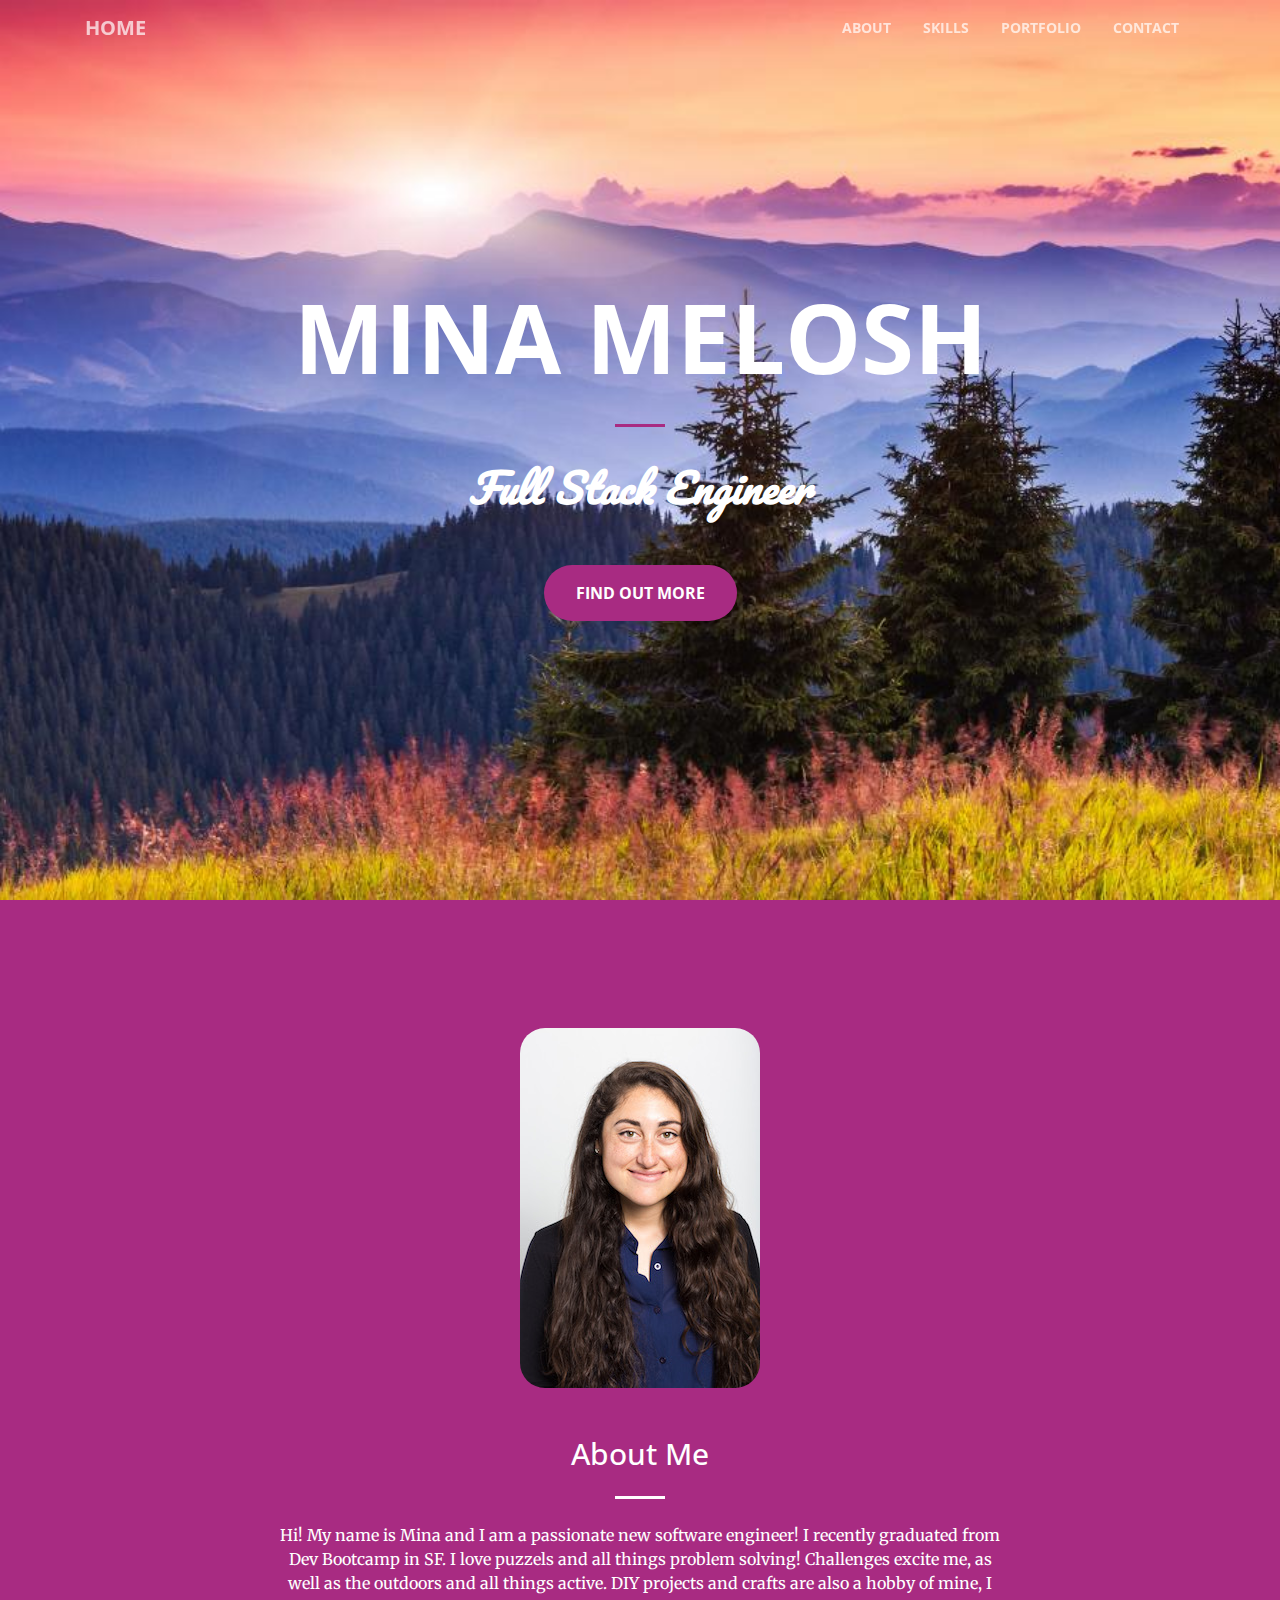
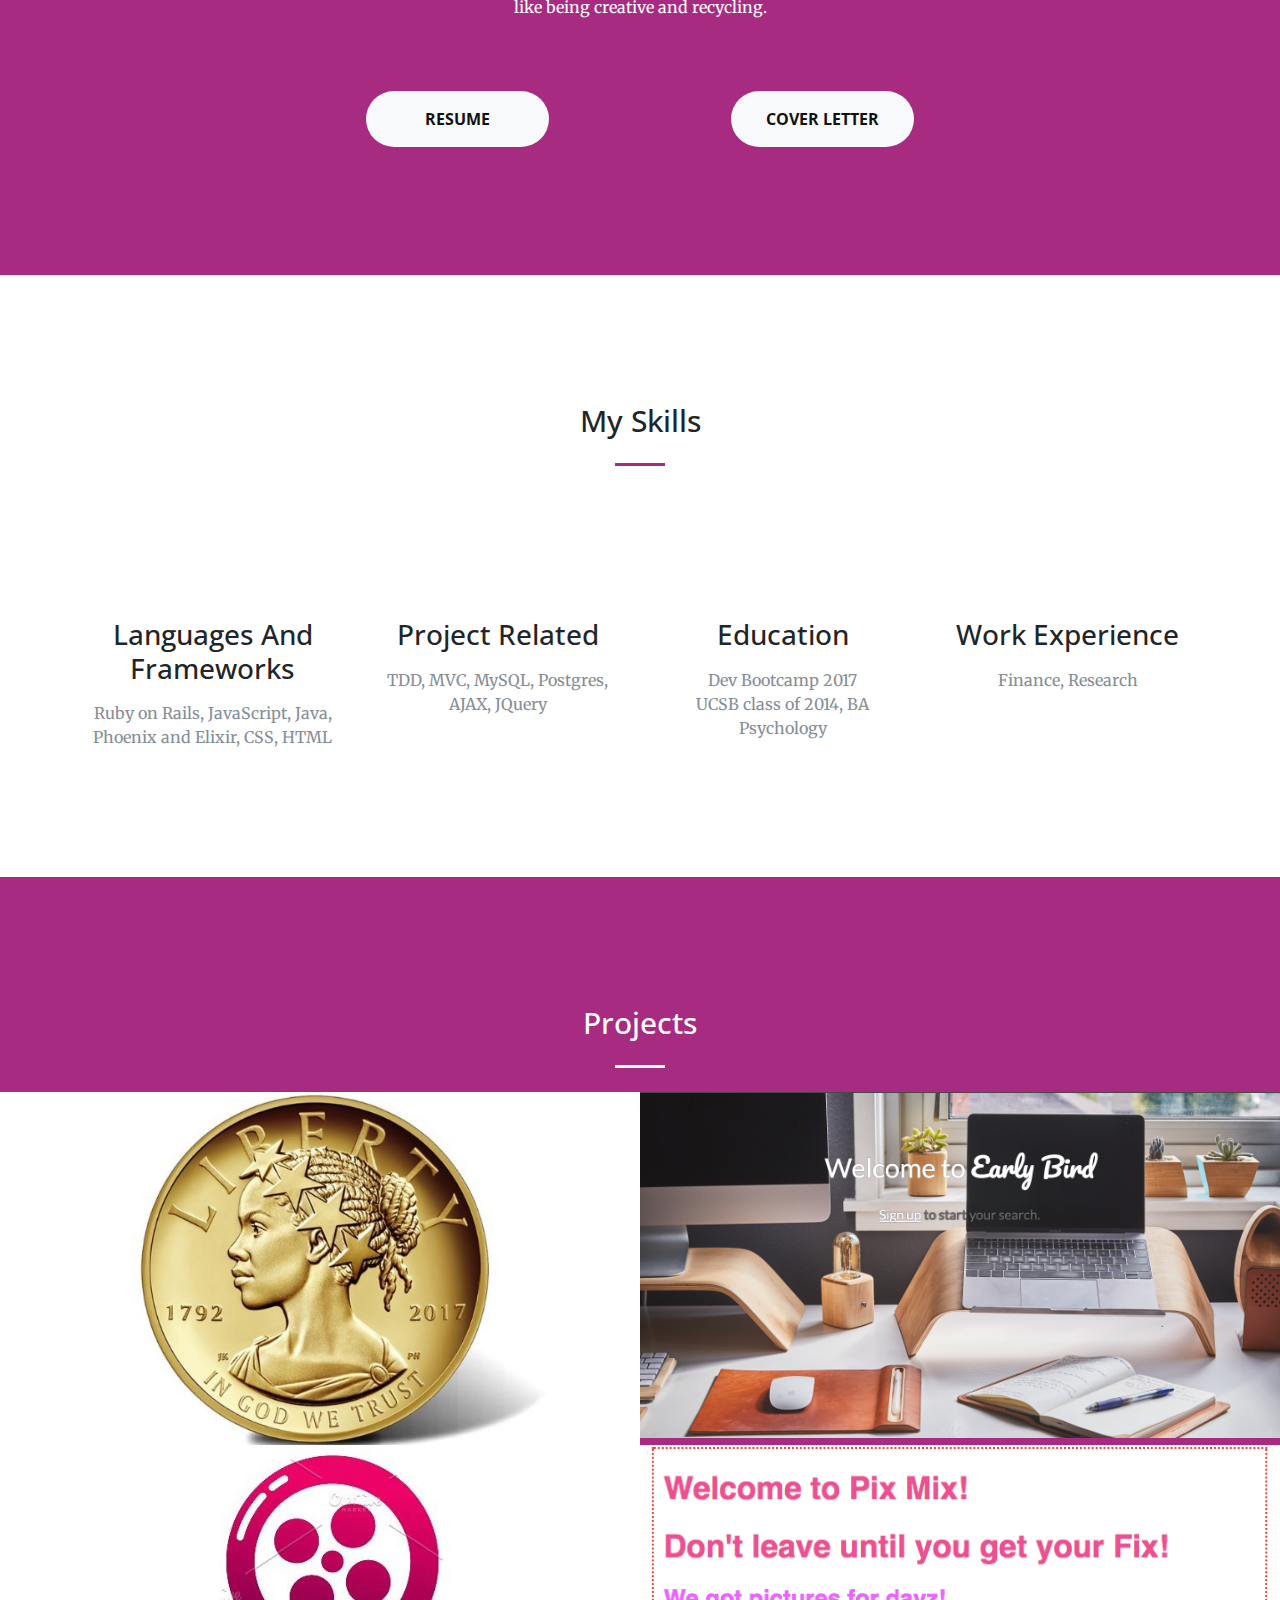
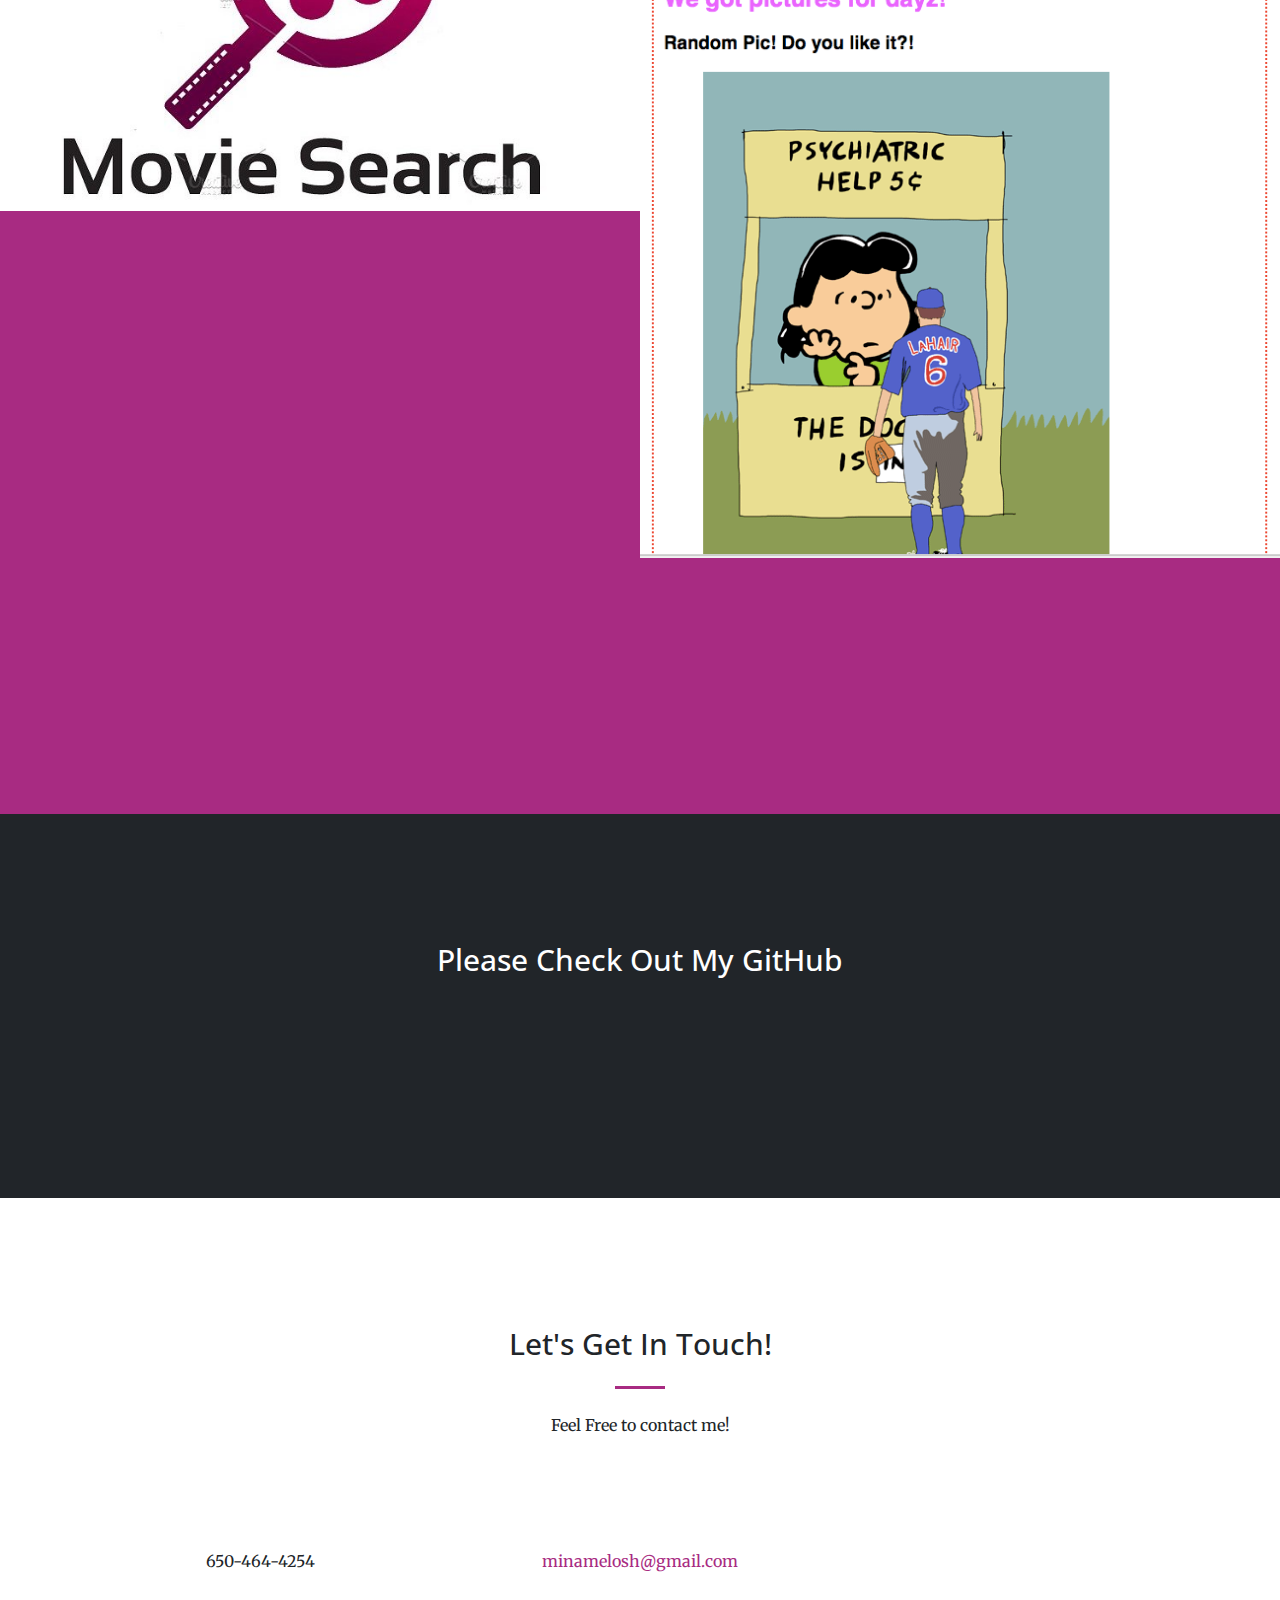
==== index.html @ 32f770d5 "delete theme folder" ====
<!DOCTYPE html>
<html lang="en">

  <head>
  
    <meta charset="utf-8">
    <meta name="viewport" content="width=device-width, initial-scale=1, shrink-to-fit=no">
    <meta name="description" content="">
    <meta name="author" content="">

    <title>Mina Melosh</title>

    <!-- Bootstrap core CSS -->
    <link href="vendor/bootstrap/css/bootstrap.min.css" rel="stylesheet">

    <!-- Google Fonts -->
    <link href="https://fonts.googleapis.com/css?family=Pacifico" rel="stylesheet">
    <link href="https://fonts.googleapis.com/css?family=Noto+Sans" rel="stylesheet">

    <!-- Custom fonts for this template -->
    <link href="vendor/font-awesome/css/font-awesome.min.css" rel="stylesheet" type="text/css">
    <link href='https://fonts.googleapis.com/css?family=Open+Sans:300italic,400italic,600italic,700italic,800italic,400,300,600,700,800' rel='stylesheet' type='text/css'>
    <link href='https://fonts.googleapis.com/css?family=Merriweather:400,300,300italic,400italic,700,700italic,900,900italic' rel='stylesheet' type='text/css'>

    <!-- Plugin CSS -->
    <link href="vendor/magnific-popup/magnific-popup.css" rel="stylesheet">

    <!-- Custom styles for this template -->
    <link href="css/creative.css" rel="stylesheet">

  </head>

  <body id="page-top">

    <!-- Navigation -->
    <nav class="navbar navbar-expand-lg navbar-light fixed-top" id="mainNav">
      <div class="container">
        <a class="navbar-brand js-scroll-trigger" href="#page-top">Home</a>
        <button class="navbar-toggler navbar-toggler-right" type="button" data-toggle="collapse" data-target="#navbarResponsive" aria-controls="navbarResponsive" aria-expanded="false" aria-label="Toggle navigation">
          <span class="navbar-toggler-icon"></span>
        </button>
        <div class="collapse navbar-collapse" id="navbarResponsive">
          <ul class="navbar-nav ml-auto">
            <li class="nav-item">
              <a class="nav-link js-scroll-trigger" href="#about">About</a>
            </li>
            <li class="nav-item">
              <a class="nav-link js-scroll-trigger" href="#skills">Skills</a>
            </li>
            <li class="nav-item">
              <a class="nav-link js-scroll-trigger" href="#portfolio">Portfolio</a>
            </li>
            <li class="nav-item">
              <a class="nav-link js-scroll-trigger" href="#contact">Contact</a>
            </li>
          </ul>
        </div>
      </div>
    </nav>

    <header class="masthead text-center text-white d-flex">
      <div class="container my-auto">
        <div class="row">
          <div class="col-lg-10 mx-auto">
            <h1 class="text-uppercase">
              <strong>Mina Melosh</strong>
            </h1>
            <hr>
          </div>
          <div class="col-lg-8 mx-auto">
            <p class="text-faded mb-5"><strong>Full Stack Engineer</strong></p>
            <a class="btn btn-primary btn-xl js-scroll-trigger" href="#about">Find Out More</a>
          </div>
        </div>
      </div>
    </header>

    <section class="bg-primary" id="about">
      <div class="container">
        <div class="row">
          <div class="col-lg-8 mx-auto text-center">
            <img class="mina" src="img/mmelosh.jpg" atl="Mina Melosh" > </br></br></br>
            <h2 class="section-heading text-white">About Me</h2>
            <hr class="light my-4">
            <p class="text-faded mb-4">Hi! My name is Mina and I am a passionate new software engineer! I recently graduated from Dev Bootcamp in SF.  I love puzzels and all things problem solving! Challenges excite me, as well as the outdoors and all things active.  DIY projects and crafts are also a hobby of mine, I like being creative and recycling. </p>
            <!-- <a class="btn btn-light btn-xl js-scroll-trigger" href="#skills">Get Started!</a> -->
              <div class="row no-gutters popup-gallery">
                <!-- <a class="portfolio-box" href="file:///Users/minamelosh/Downloads/Mina%20Melosh%20Resume%20.pdf"  alt="resume" > -->
                <a class="btn btn-light btn-xl col-lg-3 col-md-6 ervice-box mt-5 mx-auto portfolio-box" href="img/resume.png">Resume</a>
                <a class="btn btn-light btn-xl col-lg-3 col-md-6 ervice-box mt-5 mx-auto" href="#skills">Cover Letter</a>
              </div>
          </div>
        </div>
      </div>
    </section>

    <section id="skills">
      <div class="container">
        <div class="row">
          <div class="col-lg-12 text-center">
            <h2 class="section-heading">My Skills</h2>
            <hr class="my-4">
          </div>
        </div>
      </div>
      <div class="container">
        <div class="row">
          <div class="col-lg-3 col-md-6 text-center">
            <div class="service-box mt-5 mx-auto">
              <i class="fa fa-4x fa-diamond text-primary mb-3 sr-icons"></i>
              <h3 class="mb-3">Languages And Frameworks</h3>
              <p class="text-muted mb-0">Ruby on Rails, JavaScript, Java, Phoenix and Elixir, CSS, HTML</p>
            </div>
          </div>
          <div class="col-lg-3 col-md-6 text-center">
            <div class="service-box mt-5 mx-auto">
              <i class="fa fa-4x fa-desktop text-primary mb-3 sr-icons"></i>
              <h3 class="mb-3">Project Related</h3>
              <p class="text-muted mb-0">TDD, MVC, MySQL, Postgres, AJAX, JQuery</p>
            </div>
          </div>
          <div class="col-lg-3 col-md-6 text-center">
            <div class="service-box mt-5 mx-auto">
              <i class="fa fa-4x fa-graduation-cap text-primary mb-3 sr-icons"></i>
              <h3 class="mb-3">Education</h3>
              <p class="text-muted mb-0">Dev Bootcamp 2017</br> UCSB class of 2014, BA Psychology </p>
            </div>
          </div>
          <div class="col-lg-3 col-md-6 text-center">
            <div class="service-box mt-5 mx-auto">
              <i class="fa fa-4x fa-heart text-primary mb-3 sr-icons"></i>
              <h3 class="mb-3">Work Experience</h3>
              <p class="text-muted mb-0">Finance, Research</p>
            </div>
          </div>
        </div>
      </div>
    </section>

    <!-- <section class="p-0" id="portfolio">

    <div class="container ">
        <div class="row">
          <div class="col-lg-12 text-center">
            <h2 class="section-heading projects">Projects</h2>
            <hr class="my-4">
          </div>
        </div>
      </div> -->

      <section class="bg-primary" id="projects">
      <div class="container">
        <div class="row">
          <div class="col-lg-12 mx-auto text-center">
            <h2 class="section-heading text-white projects">Projects</h2>
            <hr class="light my-4">
            </div>
        </div>
      </div>

<!--       <section class="bg-dark text-white" id="projects">
      <div class="container text-center"> -->

      <div class="container-fluid p-0">
        <div class="row no-gutters popup-gallery">
          <div class="col-lg-6 col-sm-6">
            <a class="portfolio-box" href="img/projects/coin.jpg"  alt="Cents of Purpose" >
              <img class="img-fluid" src="img/projects/coin.jpg" alt="Cents of Purpose">
              <div class="portfolio-box-caption">
                <div class="portfolio-box-caption-content">
                  <div class="project-category text-faded">
                    Cents Of Purpose
                  </div>
                  <div class="project-name">
                    Users sign up with a credit card and each purchase they make will be rounded up to the nearest dollar and that change will be donated to a charity of their choosing.
                  </div>
                </div>
              </div>
            </a>
          </div>
          <div class="col-lg-6 col-sm-6">
            <a class="portfolio-box" href="img/projects/earlybirdweb2.png" alt="Early Bird">
              <img class="img-fluid" src="img/projects/earlybirdweb2.png" alt="Early Bird">
              <div class="portfolio-box-caption">
                <div class="portfolio-box-caption-content">
                  <div class="project-category text-faded">
                    Early Bird
                  </div>
                  <div class="project-name">
                    Allows users to be connected with companies without website, or websites that need improvement.
                  </div>
                </div>
              </div>
            </a>
          </div>
          <div class="col-lg-6 col-sm-6">
            <a class="portfolio-box" href="img/projects/moviesearch.jpeg">
              <img class="img-fluid" src="img/projects/moviesearch.jpeg" alt="">
              <div class="portfolio-box-caption">
                <div class="portfolio-box-caption-content">
                  <div class="project-category text-faded">
                    Movie Search
                  </div>
                  <div class="project-name">
                    A place where users can search movies, read reviews and comments as well participate in rating and commenting on movies.
                  </div>
                </div>
              </div>
            </a>
          </div>
          <div class="col-lg-6 col-sm-6">
            <a class="portfolio-box" href="mg/projects/pixmix.png"> 
              <img class="img-fluid" src="img/projects/pixmix.png" alt="">
              <div class="portfolio-box-caption">
                <div class="portfolio-box-caption-content">
                  <div class="project-category text-faded">
                    Pix Mix
                  </div>
                  <div class="project-name">
                    Users create their own home page of their favorite Gifs! 
                    <a href="https://www.linkedin.com/in/minamelosh/" class="icon fa fa-4x fa-github ext-primary mb-3 sr-icons"></a>
                  </div>
                </div>
              </div>
            </a>
          </div>

          <!-- <div class="col-lg-4 col-sm-6">
            <a class="portfolio-box" href="img/portfolio/fullsize/5.jpg">
              <img class="img-fluid" src="img/portfolio/thumbnails/5.jpg" alt="">
              <div class="portfolio-box-caption">
                <div class="portfolio-box-caption-content">
                  <div class="project-category text-faded">
                    Category
                  </div>
                  <div class="project-name">
                    Project Name
                  </div>
                </div>
              </div>
            </a>
          </div> -->

          <!-- <div class="col-lg-4 col-sm-6">
            <a class="portfolio-box" href="img/portfolio/fullsize/6.jpg">
              <img class="img-fluid" src="img/portfolio/thumbnails/6.jpg" alt="">
              <div class="portfolio-box-caption">
                <div class="portfolio-box-caption-content">
                  <div class="project-category text-faded">
                    Category
                  </div>
                  <div class="project-name">
                    Project Name
                  </div>
                </div>
              </div>
            </a>
          </div> -->

        </div>
      </div>
    </section>

    <section class="bg-dark text-white">
      <div class="container text-center">
        <h2 class="mb-4">Please Check Out My GitHub</h2>
        <a class="btn btn-light btn-xl sr-button" href="https://github.com/minamelosh"><input type="image" src="img/github.png" style="width:30px;height:30px;" /></a>
      </div>
    </section>

    <section id="contact">
      <div class="container">
        <div class="row">
          <div class="col-lg-8 mx-auto text-center">
            <h2 class="section-heading">Let's Get In Touch!</h2>
            <hr class="my-4">
            <p class="mb-5">Feel Free to contact me!</p>
          </div>
        </div>
        <div class="row">
          <div class="col-lg-4 ml-auto text-center">
            <i class="fa fa-phone fa-3x mb-3 sr-contact"></i>
            <p>650-464-4254</p>
          </div>
          <div class="col-lg-4 mr-auto text-center">
            <i class="fa fa-envelope-o fa-3x mb-3 sr-contact"></i>
            <p>
              <a href="mailto:minamelosh@gmail.com">minamelosh@gmail.com</a>
            </p>
          </div>
          <div class="col-lg-4 mr-auto text-center">
            <p>
            <a href="https://www.linkedin.com/in/minamelosh/" class="icon fa fa-4x fa-linkedin-square ext-primary mb-3 sr-icons"></a>
            <!-- <p>Linkedin</p> -->
            </p>
          </div>
        </div>
      </div>
    </section>

    <!-- Bootstrap core JavaScript -->
    <script src="vendor/jquery/jquery.min.js"></script>
    <script src="vendor/bootstrap/js/bootstrap.bundle.min.js"></script>

    <!-- Plugin JavaScript -->
    <script src="vendor/jquery-easing/jquery.easing.min.js"></script>
    <script src="vendor/scrollreveal/scrollreveal.min.js"></script>
    <script src="vendor/magnific-popup/jquery.magnific-popup.min.js"></script>

    <!-- Custom scripts for this template -->
    <script src="js/creative.min.js"></script>

  </body>

</html>
---- css/creative.css ----
/*!
 * Start Bootstrap - Creative v4.0.0-beta.2 (https://startbootstrap.com/template-overviews/creative)
 * Copyright 2013-2017 Start Bootstrap
 * Licensed under MIT (https://github.com/BlackrockDigital/startbootstrap-creative/blob/master/LICENSE)
 */
body,
html {
  width: 100%;
  height: 100%; }

body {
  font-family: 'Merriweather', 'Helvetica Neue', Arial, sans-serif; }

hr {
  max-width: 50px;
  border-width: 3px;
  border-color: #a82b82; }

hr.light {
  border-color: #fff; }

a {
  color: #a82b82;
  -webkit-transition: all 0.2s;
  -moz-transition: all 0.2s;
  transition: all 0.2s; }
  a:hover {
    color: #a82b82; }

h1,
h2,
h3,
h4,
h5,
h6 {
  font-family: 'Open Sans', 'Helvetica Neue', Arial, sans-serif; }

.bg-primary {
  background-color: #a82b82 !important; }

.bg-dark {
  background-color: #212529 !important; }

.mina{
 /* height: 50%;
  width: 50%;*/
  border-radius: 25px;
}



section {
  padding: 8rem 0; }

.section-heading {
  margin-top: 0; }

h2{
  font-style: bolder;
  font-size: 30px;}

::-moz-selection {
  color: #fff;
  background: #212529;
  text-shadow: none; }

::selection {
  color: #fff;
  background: #212529;
  text-shadow: none; }

img::selection {
  color: #fff;
  background: transparent; }

img::-moz-selection {
  color: #fff;
  background: transparent; }

body {
  -webkit-tap-highlight-color: #212529; }

#mainNav {
  border-bottom: 1px solid rgba(33, 37, 41, 0.1);
  background-color: #fff;
  font-family: 'Open Sans', 'Helvetica Neue', Arial, sans-serif;
  -webkit-transition: all 0.2s;
  -moz-transition: all 0.2s;
  transition: all 0.2s; }
  #mainNav .navbar-brand {
    font-weight: 700;
    text-transform: uppercase;
    color: #a82b82;
    font-family: 'Open Sans', 'Helvetica Neue', Arial, sans-serif; }
    #mainNav .navbar-brand:focus, #mainNav .navbar-brand:hover {
      color: #a82b82; }
  #mainNav .navbar-nav > li.nav-item > a.nav-link,
  #mainNav .navbar-nav > li.nav-item > a.nav-link:focus {
    font-size: .9rem;
    font-weight: 700;
    text-transform: uppercase;
    color: #212529; }
    #mainNav .navbar-nav > li.nav-item > a.nav-link:hover,
    #mainNav .navbar-nav > li.nav-item > a.nav-link:focus:hover {
      color: #a82b82; }
    #mainNav .navbar-nav > li.nav-item > a.nav-link.active,
    #mainNav .navbar-nav > li.nav-item > a.nav-link:focus.active {
      color: #a82b82 !important;
      background-color: transparent; }
      #mainNav .navbar-nav > li.nav-item > a.nav-link.active:hover,
      #mainNav .navbar-nav > li.nav-item > a.nav-link:focus.active:hover {
        background-color: transparent; }
  @media (min-width: 992px) {
    #mainNav {
      border-color: transparent;
      background-color: transparent; }
      #mainNav .navbar-brand {
        color: rgba(255, 255, 255, 0.7); }
        #mainNav .navbar-brand:focus, #mainNav .navbar-brand:hover {
          color: #fff; }
      #mainNav .navbar-nav > li.nav-item > a.nav-link {
        padding: 0.5rem 1rem; }
      #mainNav .navbar-nav > li.nav-item > a.nav-link,
      #mainNav .navbar-nav > li.nav-item > a.nav-link:focus {
        color: rgba(255, 255, 255, 0.7); }
        #mainNav .navbar-nav > li.nav-item > a.nav-link:hover,
        #mainNav .navbar-nav > li.nav-item > a.nav-link:focus:hover {
          color: #fff; }
      #mainNav.navbar-shrink {
        border-bottom: 1px solid rgba(33, 37, 41, 0.1);
        background-color: #fff; }
        #mainNav.navbar-shrink .navbar-brand {
          color: #a82b82; }
          #mainNav.navbar-shrink .navbar-brand:focus, #mainNav.navbar-shrink .navbar-brand:hover {
            color: #a82b82; }
        #mainNav.navbar-shrink .navbar-nav > li.nav-item > a.nav-link,
        #mainNav.navbar-shrink .navbar-nav > li.nav-item > a.nav-link:focus {
          color: #212529; }
          #mainNav.navbar-shrink .navbar-nav > li.nav-item > a.nav-link:hover,
          #mainNav.navbar-shrink .navbar-nav > li.nav-item > a.nav-link:focus:hover {
            color: #a82b82; } }

header.masthead {
  padding-top: 10rem;
  padding-bottom: calc(10rem - 56px);
  background-image: url("../img/sunrise.jpg");
  background-position: center center;
  -webkit-background-size: cover;
  -moz-background-size: cover;
  -o-background-size: cover;
  background-size: cover; }
  header.masthead hr {
    margin-top: 30px;
    margin-bottom: 30px; }
  header.masthead h1 {
    font-size: 2rem; }
  header.masthead p {
    font-weight: 300; }
  @media (min-width: 768px) {
    header.masthead p {
      font-size: 1.15rem; } }
  @media (min-width: 992px) {
    header.masthead {
      height: 100vh;
      min-height: 650px;
      padding-top: 0;
      padding-bottom: 0; }
      header.masthead h1 {
        font-size: 3rem; } }
  @media (min-width: 1200px) {
    header.masthead h1 {
      font-size: 6rem; } }

.service-box {
  max-width: 400px; }

.portfolio-box {
  position: relative;
  display: block;
  max-width: 650px;
  margin: 0 auto; }
  .portfolio-box .portfolio-box-caption {
    position: absolute;
    bottom: 0;
    display: block;
    width: 100%;
    height: 100%;
    text-align: center;
    opacity: 0;
    color: #fff;
    background: rgba(240, 95, 64, 0.9);
    -webkit-transition: all 0.2s;
    -moz-transition: all 0.2s;
    transition: all 0.2s; }
    .portfolio-box .portfolio-box-caption .portfolio-box-caption-content {
      position: absolute;
      top: 50%;
      width: 100%;
      transform: translateY(-50%);
      text-align: center; }
      .portfolio-box .portfolio-box-caption .portfolio-box-caption-content .project-category,
      .portfolio-box .portfolio-box-caption .portfolio-box-caption-content .project-name {
        padding: 0 15px;
        font-family: 'Open Sans', 'Helvetica Neue', Arial, sans-serif; }
      .portfolio-box .portfolio-box-caption .portfolio-box-caption-content .project-category {
        font-size: 14px;
        font-weight: 600;
        text-transform: uppercase; }
      .portfolio-box .portfolio-box-caption .portfolio-box-caption-content .project-name {
        font-size: 18px; }
  .portfolio-box:hover .portfolio-box-caption {
    opacity: 1; }
  .portfolio-box:focus {
    outline: none; }
  @media (min-width: 768px) {
    .portfolio-box .portfolio-box-caption .portfolio-box-caption-content .project-category {
      font-size: 30px; }
    .portfolio-box .portfolio-box-caption .portfolio-box-caption-content .project-name {
      font-size: 22px; } }

.text-primary {
  color: #a82b82 !important; }

.btn {
  font-weight: 700;
  text-transform: uppercase;
  border: none;
  border-radius: 300px;
  font-family: 'Open Sans', 'Helvetica Neue', Arial, sans-serif; }

.btn-xl {
  padding: 1rem 2rem; }

.btn-primary {
  background-color: #a82b82;
  border-color: #a82b82; }
  .btn-primary:hover, .btn-primary:focus, .btn-primary:active {
    color: #fff;
    background-color: #ee4b28 !important; }
  .btn-primary:active, .btn-primary:focus {
    box-shadow: 0 0 0 0.2rem rgba(240, 95, 64, 0.5) !important; }

p.text-faded.mb-5 {
  color: white;
  font-size: 40px;
  font-weight: bolder;
  font-style: italic;
  font-family: 'Pacifico', cursive;}

p.text-faded.mb-4{
  color: white;
}

#projects{
  /*border-bottom: -30px;*/
  /*padding-bottom: -100px;*/
}
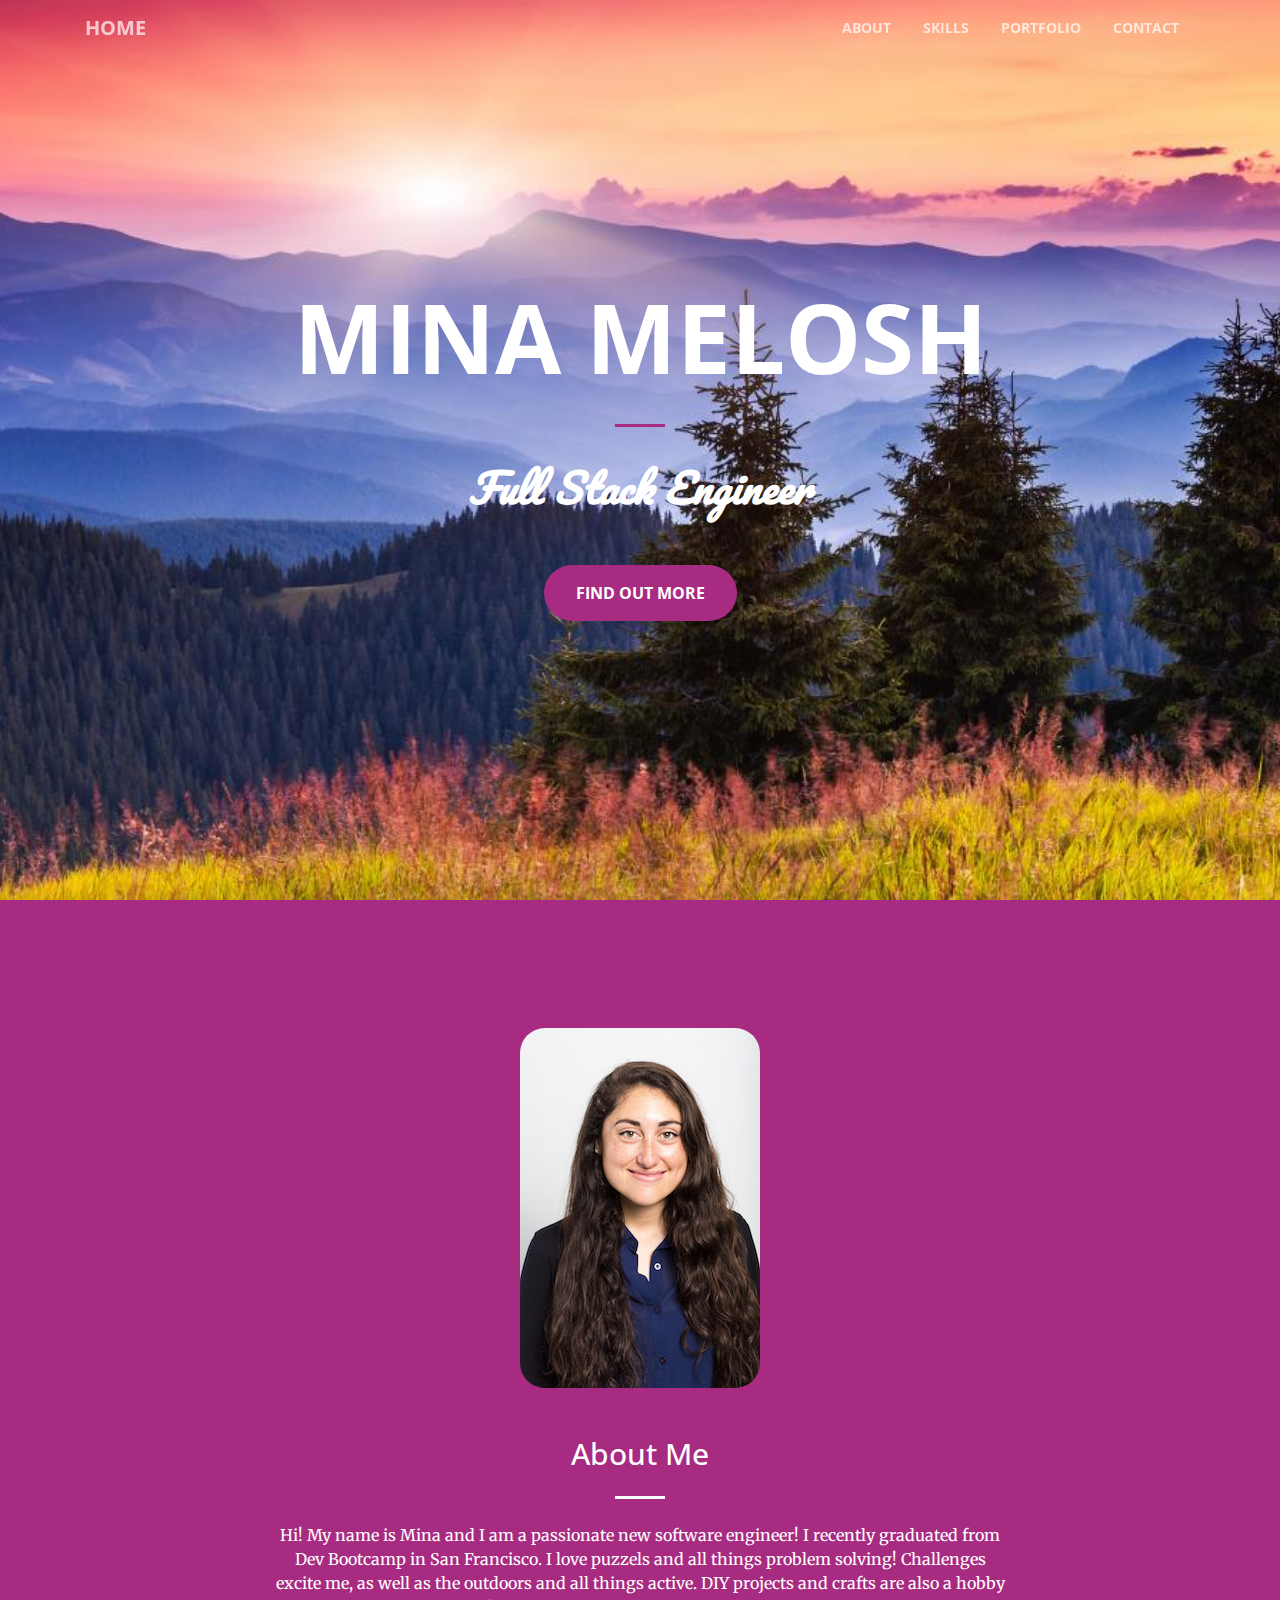
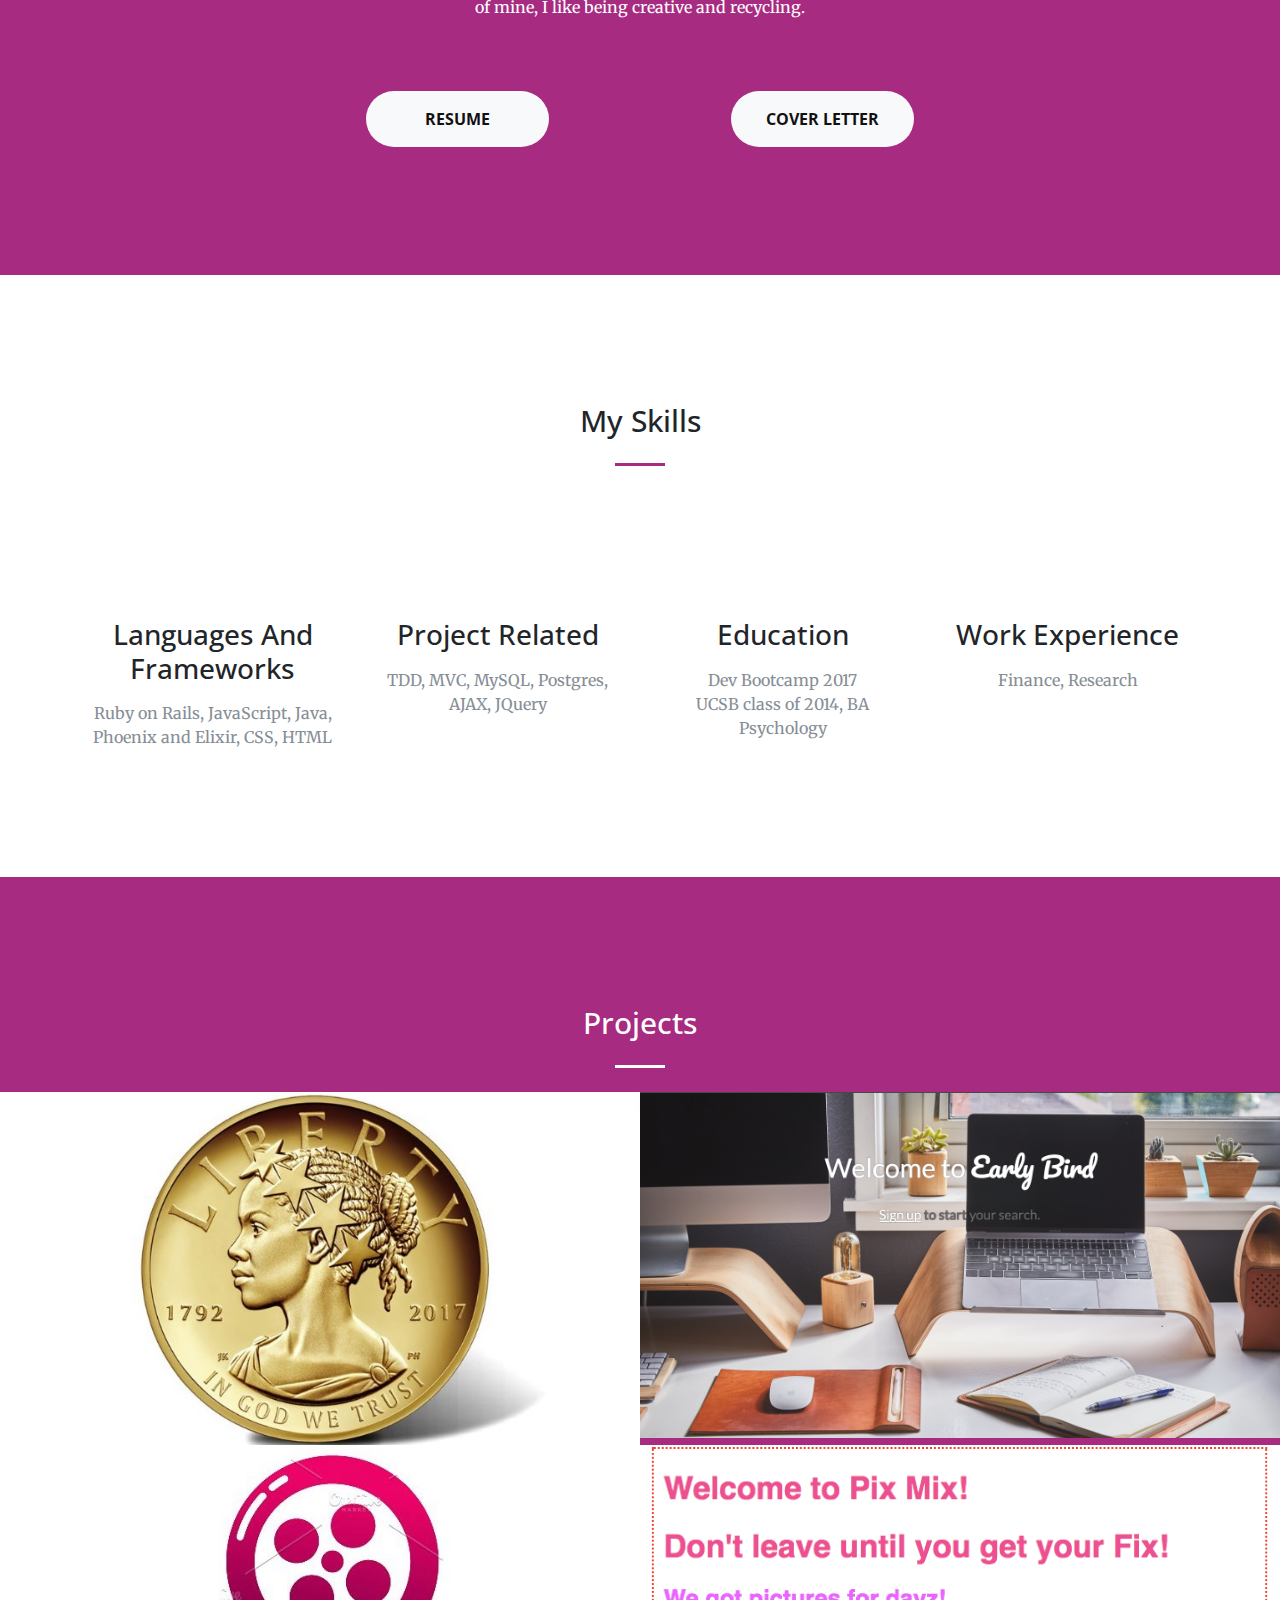
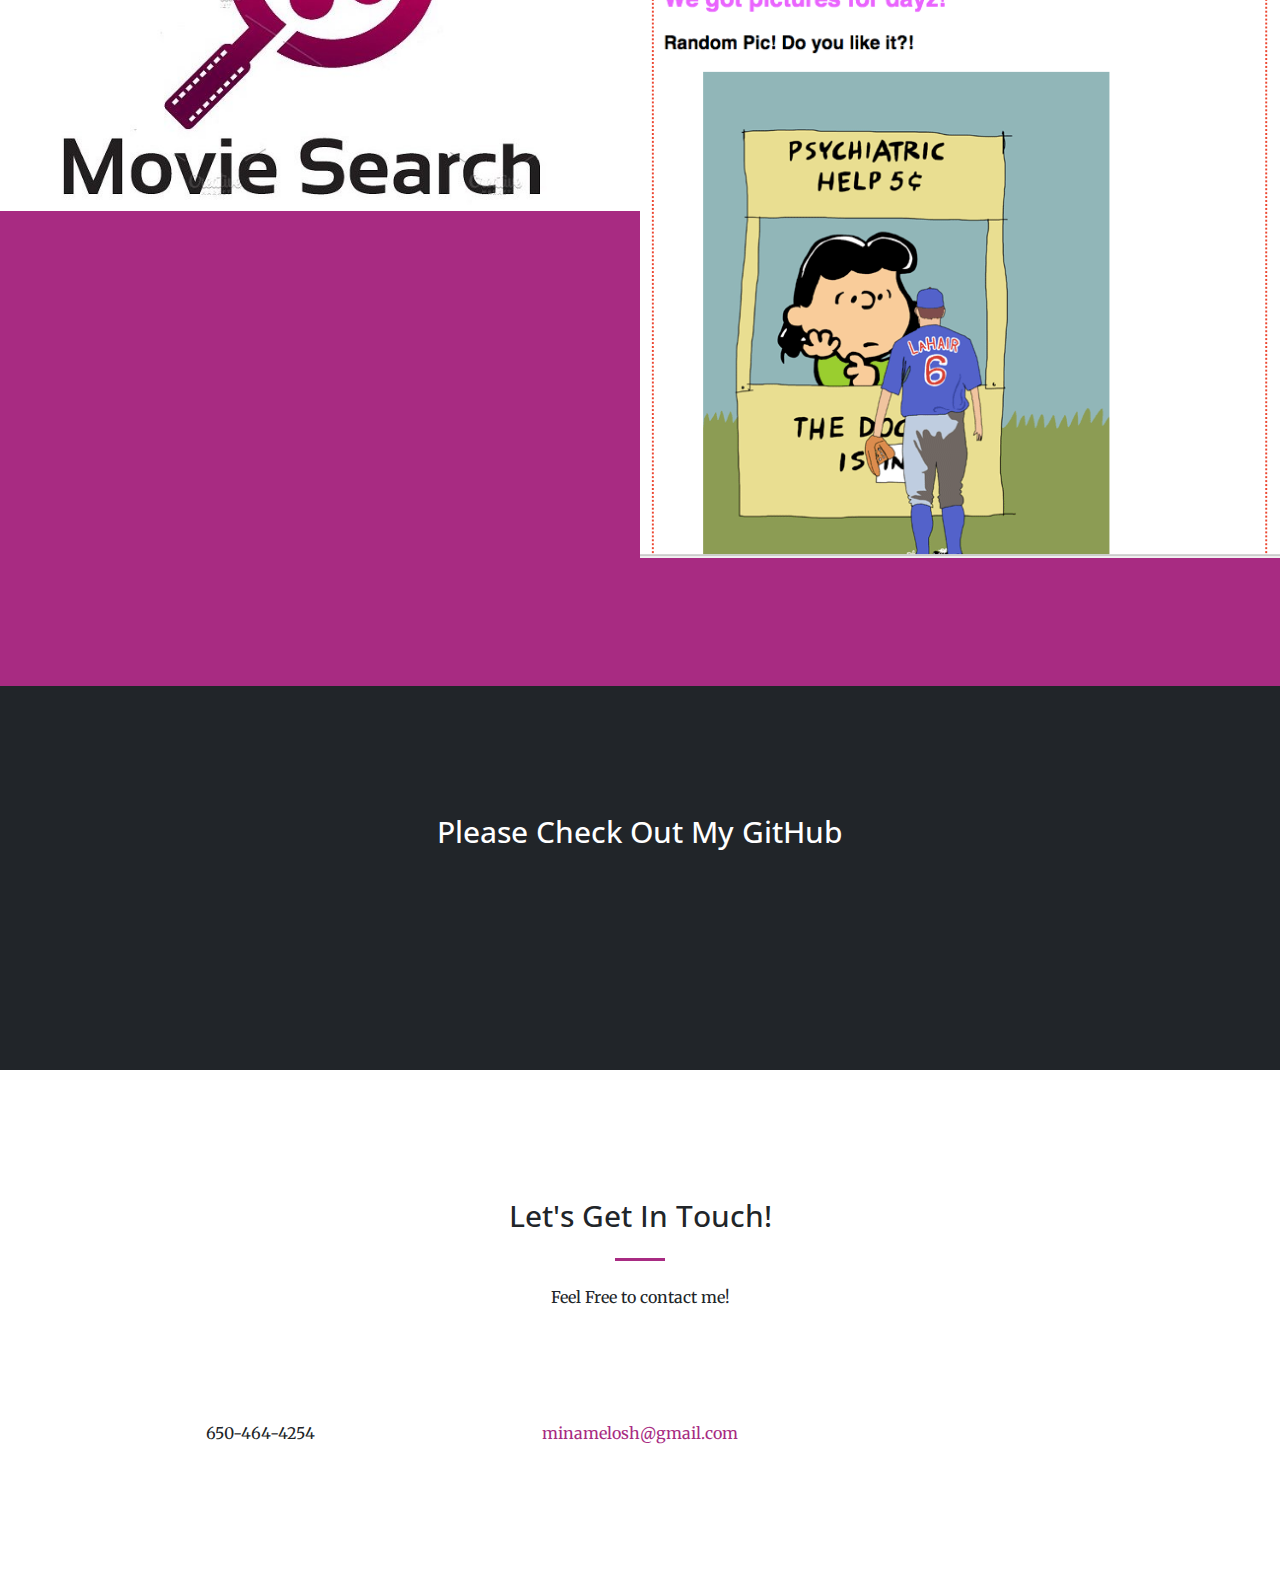
==== commit 2064a6f1: "update styling" ====
--- a/index.html
+++ b/index.html
@@ -3,6 +3,7 @@
 
   <head>
   
+
     <meta charset="utf-8">
     <meta name="viewport" content="width=device-width, initial-scale=1, shrink-to-fit=no">
     <meta name="description" content="">
@@ -82,7 +83,7 @@
             <img class="mina" src="img/mmelosh.jpg" atl="Mina Melosh" > </br></br></br>
             <h2 class="section-heading text-white">About Me</h2>
             <hr class="light my-4">
-            <p class="text-faded mb-4">Hi! My name is Mina and I am a passionate new software engineer! I recently graduated from Dev Bootcamp in SF.  I love puzzels and all things problem solving! Challenges excite me, as well as the outdoors and all things active.  DIY projects and crafts are also a hobby of mine, I like being creative and recycling. </p>
+            <p class="text-faded mb-4">Hi! My name is Mina and I am a passionate new software engineer! I recently graduated from Dev Bootcamp in San Francisco.  I love puzzels and all things problem solving! Challenges excite me, as well as the outdoors and all things active.  DIY projects and crafts are also a hobby of mine, I like being creative and recycling. </p>
             <!-- <a class="btn btn-light btn-xl js-scroll-trigger" href="#skills">Get Started!</a> -->
               <div class="row no-gutters popup-gallery">
                 <!-- <a class="portfolio-box" href="file:///Users/minamelosh/Downloads/Mina%20Melosh%20Resume%20.pdf"  alt="resume" > -->
--- a/css/creative.css
+++ b/css/creative.css
@@ -253,5 +253,14 @@
 
 #projects{
   /*border-bottom: -30px;*/
-  /*padding-bottom: -100px;*/
-}
+  padding-bottom: 0px;
+}
+
+.fa-linkedin-square {
+  color:#0077b5;
+}
+
+.fa-linkedin-square:hover {
+  color:#000000;
+  text-decoration: none;
+}
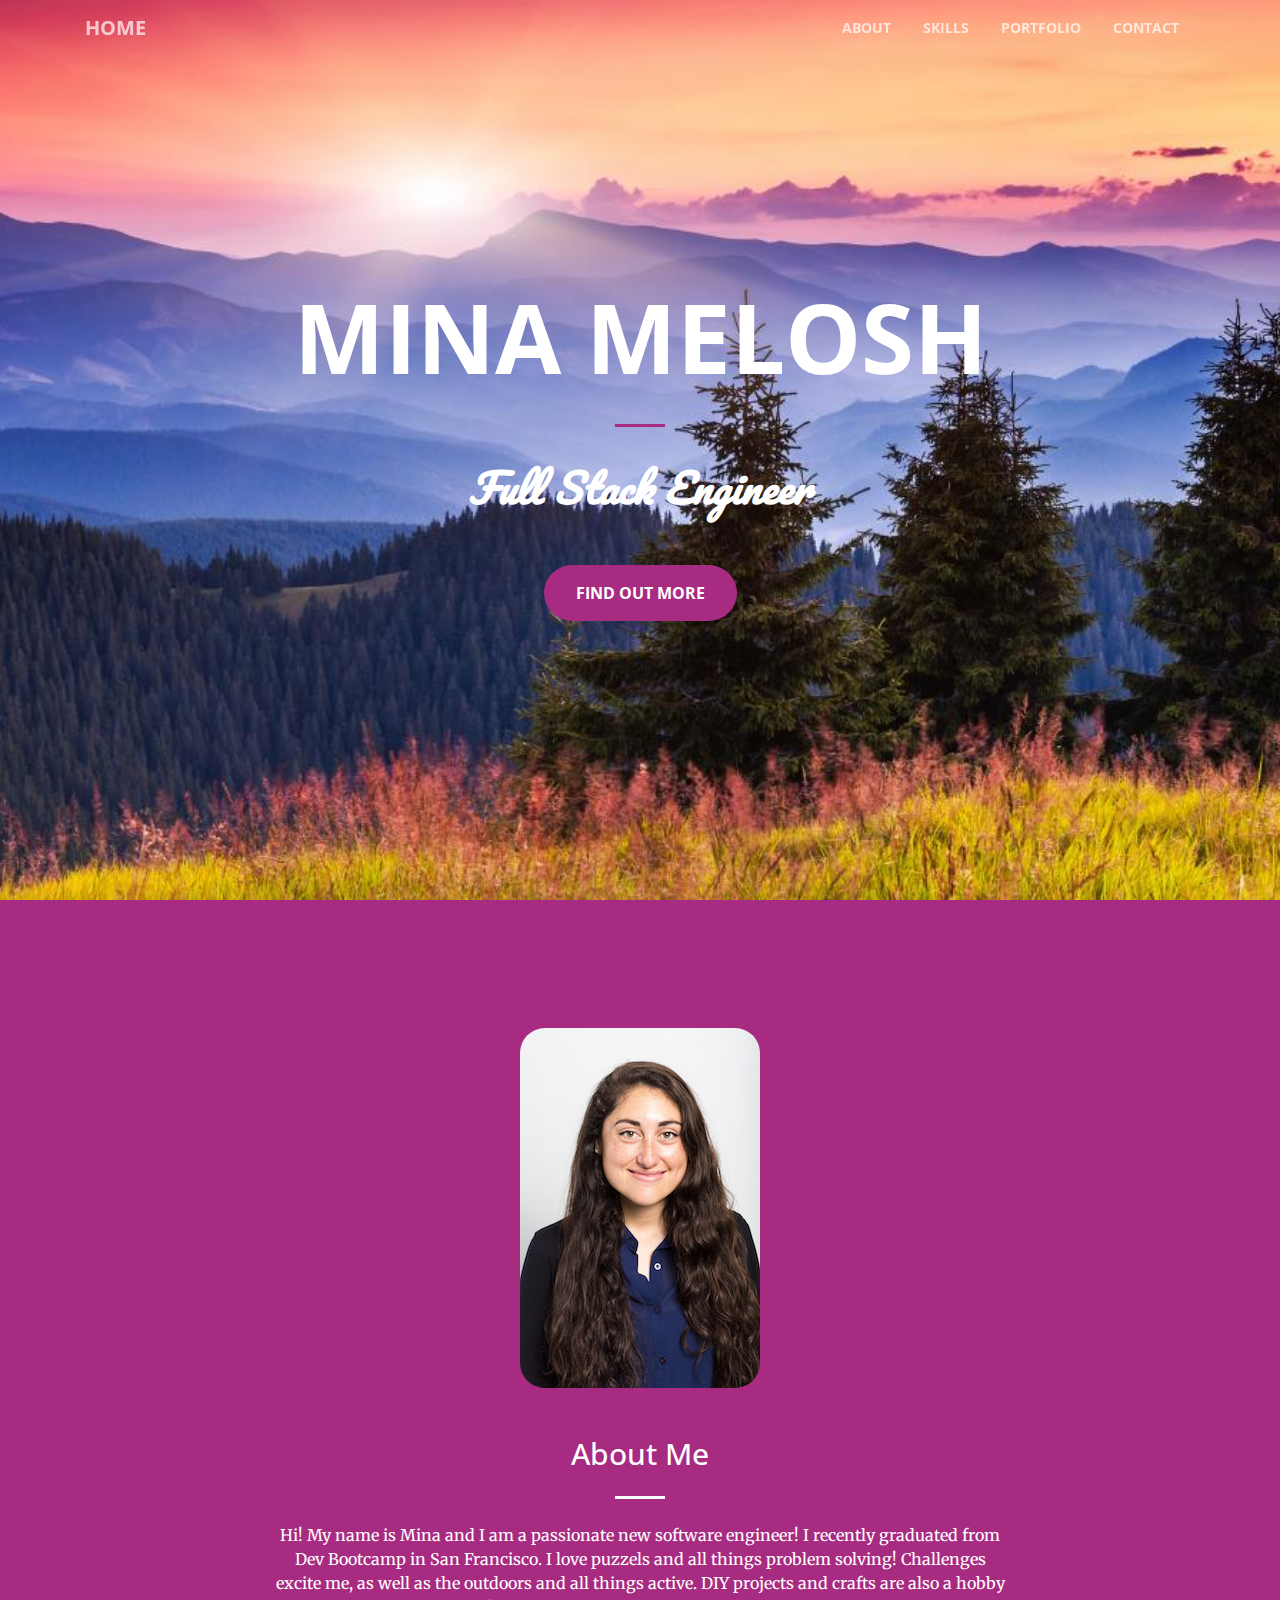
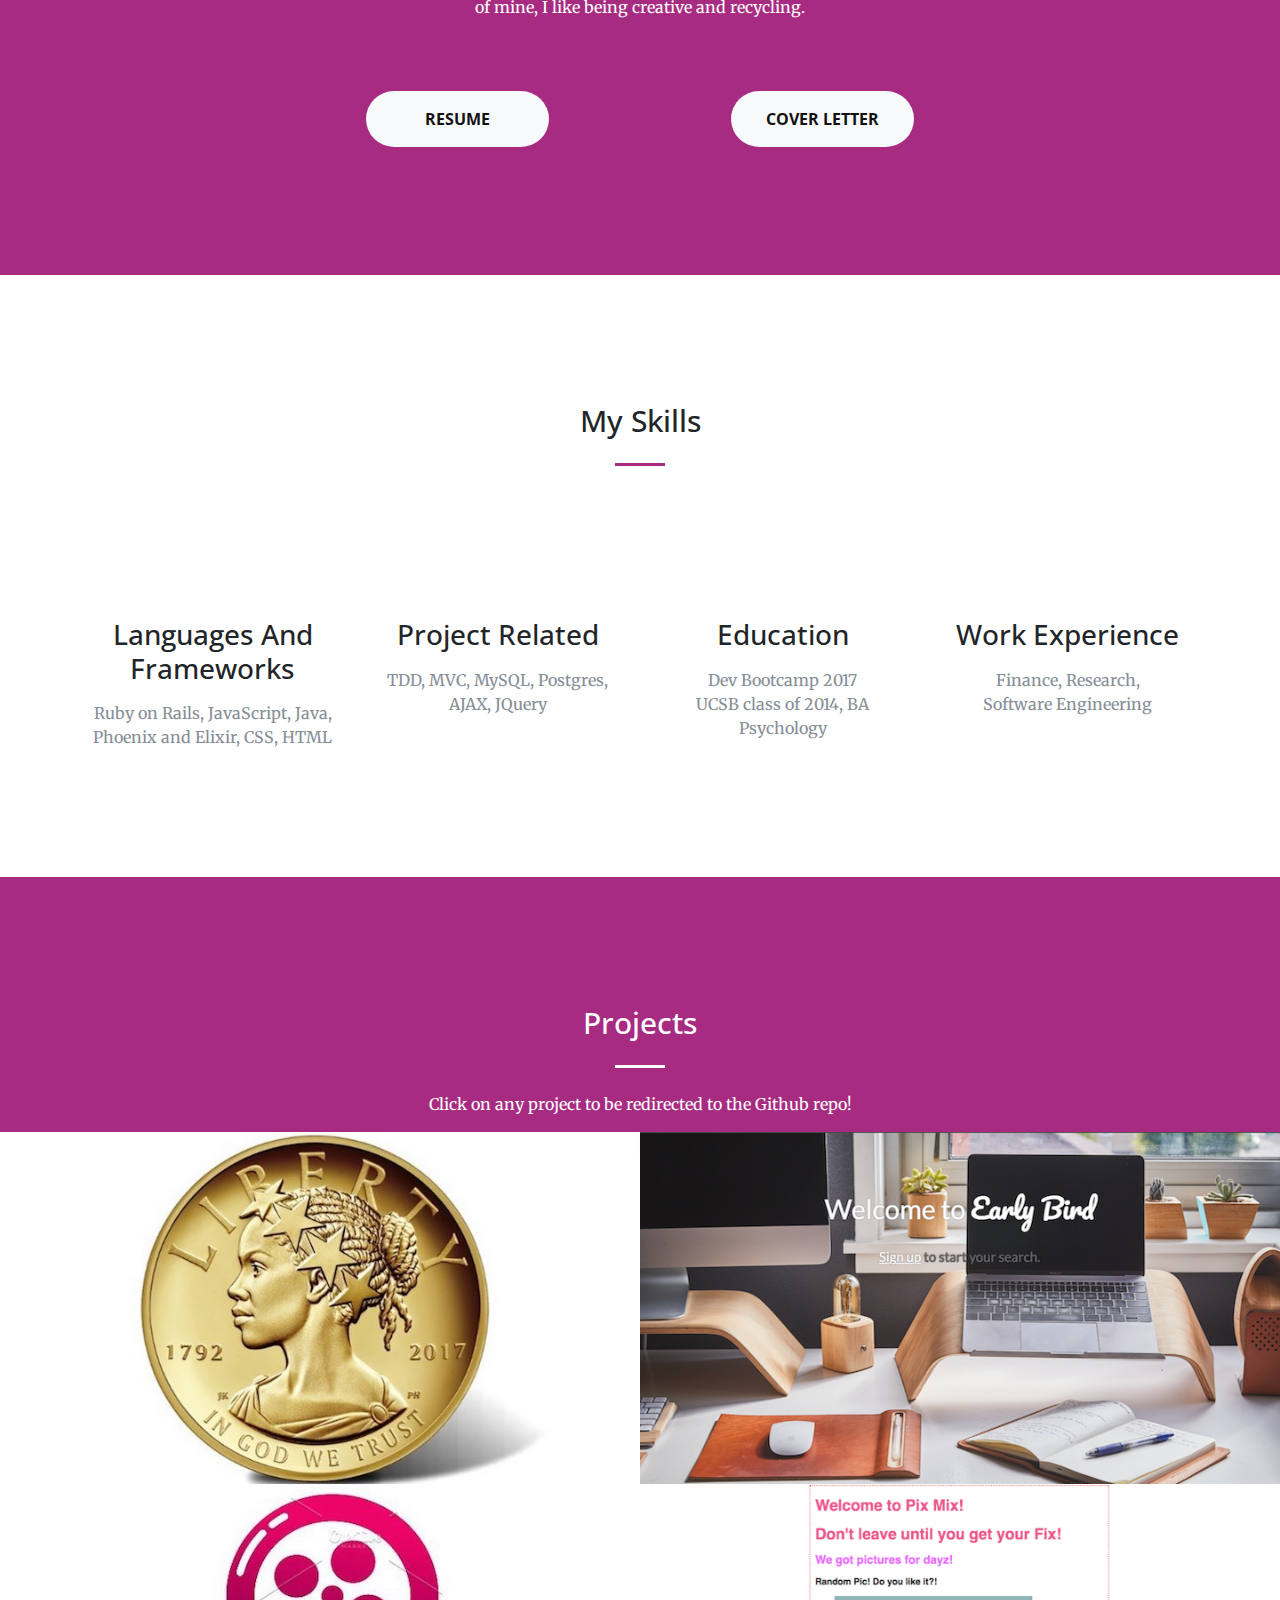
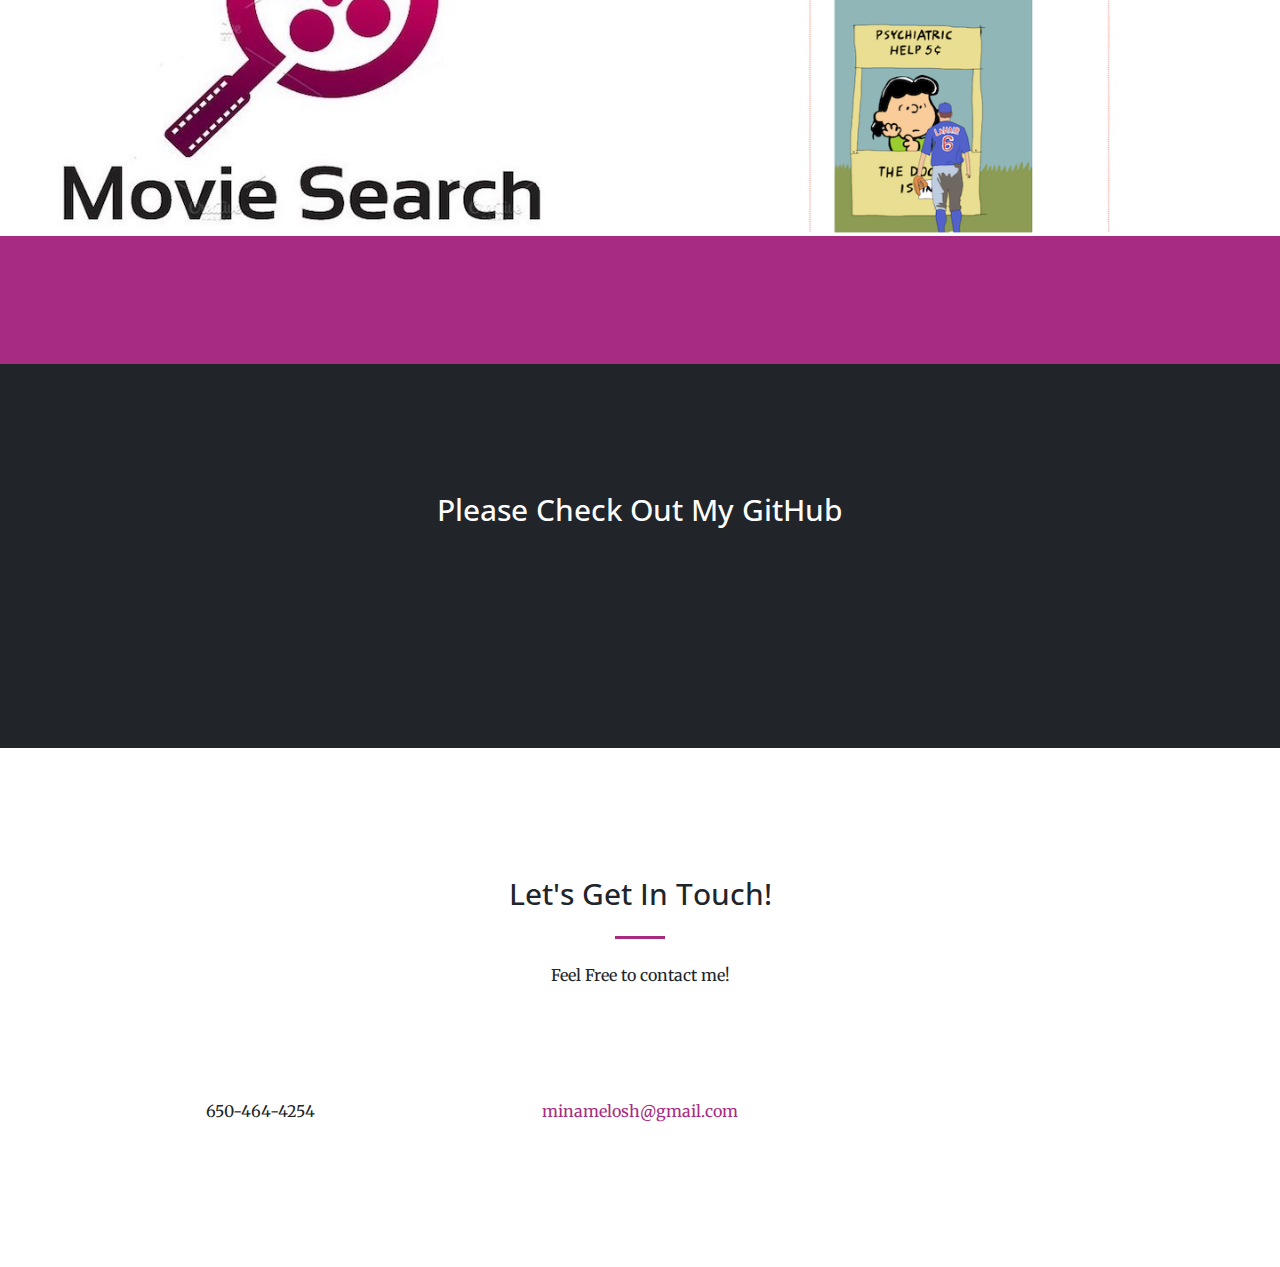
==== commit cab81ddb: "fixed project section with links to github repos." ====
--- a/index.html
+++ b/index.html
@@ -85,10 +85,10 @@
             <hr class="light my-4">
             <p class="text-faded mb-4">Hi! My name is Mina and I am a passionate new software engineer! I recently graduated from Dev Bootcamp in San Francisco.  I love puzzels and all things problem solving! Challenges excite me, as well as the outdoors and all things active.  DIY projects and crafts are also a hobby of mine, I like being creative and recycling. </p>
             <!-- <a class="btn btn-light btn-xl js-scroll-trigger" href="#skills">Get Started!</a> -->
-              <div class="row no-gutters popup-gallery">
-                <!-- <a class="portfolio-box" href="file:///Users/minamelosh/Downloads/Mina%20Melosh%20Resume%20.pdf"  alt="resume" > -->
-                <a class="btn btn-light btn-xl col-lg-3 col-md-6 ervice-box mt-5 mx-auto portfolio-box" href="img/resume.png">Resume</a>
-                <a class="btn btn-light btn-xl col-lg-3 col-md-6 ervice-box mt-5 mx-auto" href="#skills">Cover Letter</a>
+              <div class="row no-gutters">
+                 <a class="btn btn-light btn-xl col-lg-3 col-md-6 ervice-box mt-5 mx-auto portfolio-box" href="file:///Users/minamelosh/Downloads/Mina%20Melosh%20Resume%20.pdf">Resume </a> 
+                <!--<a class="btn btn-light btn-xl col-lg-3 col-md-6 service-box mt-5 mx-auto portfolio-box" href="file:///Users/minamelosh/Downloads/Mina%20Melosh%20Resume%20%20(1).pdf">Resume</a>-->
+                <a class="btn btn-light btn-xl col-lg-3 col-md-6 ervice-box mt-5 mx-auto" href="file:///Users/minamelosh/Downloads/Portfolio%20Cover%20Letter.pdf">Cover Letter</a>
               </div>
           </div>
         </div>
@@ -129,9 +129,9 @@
           </div>
           <div class="col-lg-3 col-md-6 text-center">
             <div class="service-box mt-5 mx-auto">
-              <i class="fa fa-4x fa-heart text-primary mb-3 sr-icons"></i>
+              <i class="fa fa-4x fa-briefcase text-primary mb-3 sr-icons"></i>
               <h3 class="mb-3">Work Experience</h3>
-              <p class="text-muted mb-0">Finance, Research</p>
+              <p class="text-muted mb-0">Finance, Research, </br> Software Engineering</p>
             </div>
           </div>
         </div>
@@ -155,6 +155,7 @@
           <div class="col-lg-12 mx-auto text-center">
             <h2 class="section-heading text-white projects">Projects</h2>
             <hr class="light my-4">
+            <p class="text-white" >Click on any project to be redirected to the Github repo!</p>
             </div>
         </div>
       </div>
@@ -165,7 +166,7 @@
       <div class="container-fluid p-0">
         <div class="row no-gutters popup-gallery">
           <div class="col-lg-6 col-sm-6">
-            <a class="portfolio-box" href="img/projects/coin.jpg"  alt="Cents of Purpose" >
+            <a class="portfolio-box grid-selector" href="https://github.com/CentsOfPurpose"  alt="Cents of Purpose" >
               <img class="img-fluid" src="img/projects/coin.jpg" alt="Cents of Purpose">
               <div class="portfolio-box-caption">
                 <div class="portfolio-box-caption-content">
@@ -180,7 +181,7 @@
             </a>
           </div>
           <div class="col-lg-6 col-sm-6">
-            <a class="portfolio-box" href="img/projects/earlybirdweb2.png" alt="Early Bird">
+            <a class="portfolio-box grid-selector" href="https://github.com/EarlyRavens" alt="Early Bird">
               <img class="img-fluid" src="img/projects/earlybirdweb2.png" alt="Early Bird">
               <div class="portfolio-box-caption">
                 <div class="portfolio-box-caption-content">
@@ -195,7 +196,7 @@
             </a>
           </div>
           <div class="col-lg-6 col-sm-6">
-            <a class="portfolio-box" href="img/projects/moviesearch.jpeg">
+            <a class="portfolio-box grid-selector" href="https://github.com/minamelosh/chronicApp">
               <img class="img-fluid" src="img/projects/moviesearch.jpeg" alt="">
               <div class="portfolio-box-caption">
                 <div class="portfolio-box-caption-content">
@@ -210,7 +211,7 @@
             </a>
           </div>
           <div class="col-lg-6 col-sm-6">
-            <a class="portfolio-box" href="mg/projects/pixmix.png"> 
+            <a class="portfolio-box grid-selector" href="https://github.com/minamelosh/mina_be_nice"> 
               <img class="img-fluid" src="img/projects/pixmix.png" alt="">
               <div class="portfolio-box-caption">
                 <div class="portfolio-box-caption-content">
@@ -219,11 +220,14 @@
                   </div>
                   <div class="project-name">
                     Users create their own home page of their favorite Gifs! 
-                    <a href="https://www.linkedin.com/in/minamelosh/" class="icon fa fa-4x fa-github ext-primary mb-3 sr-icons"></a>
-                  </div>
-                </div>
-              </div>
-            </a>
+                  <!--</div>-->
+                  <!--<a href="https://www.linkedin.com/in/minamelosh/" class="icon fa fa-4x fa-github ext-primary mb-3 sr-icons"/>-->
+                    
+                  <!--</div>-->
+                </div>
+              </div>
+            </div>
+          </a>
           </div>
 
           <!-- <div class="col-lg-4 col-sm-6">
@@ -309,7 +313,7 @@
     <script src="vendor/magnific-popup/jquery.magnific-popup.min.js"></script>
 
     <!-- Custom scripts for this template -->
-    <script src="js/creative.min.js"></script>
+    <script src="js/creative.js"></script>
 
   </body>
 
--- a/css/creative.css
+++ b/css/creative.css
@@ -252,8 +252,6 @@
 }
 
 #projects{
-  /*border-bottom: -30px;*/
-  padding-bottom: 0px;
 }
 
 .fa-linkedin-square {
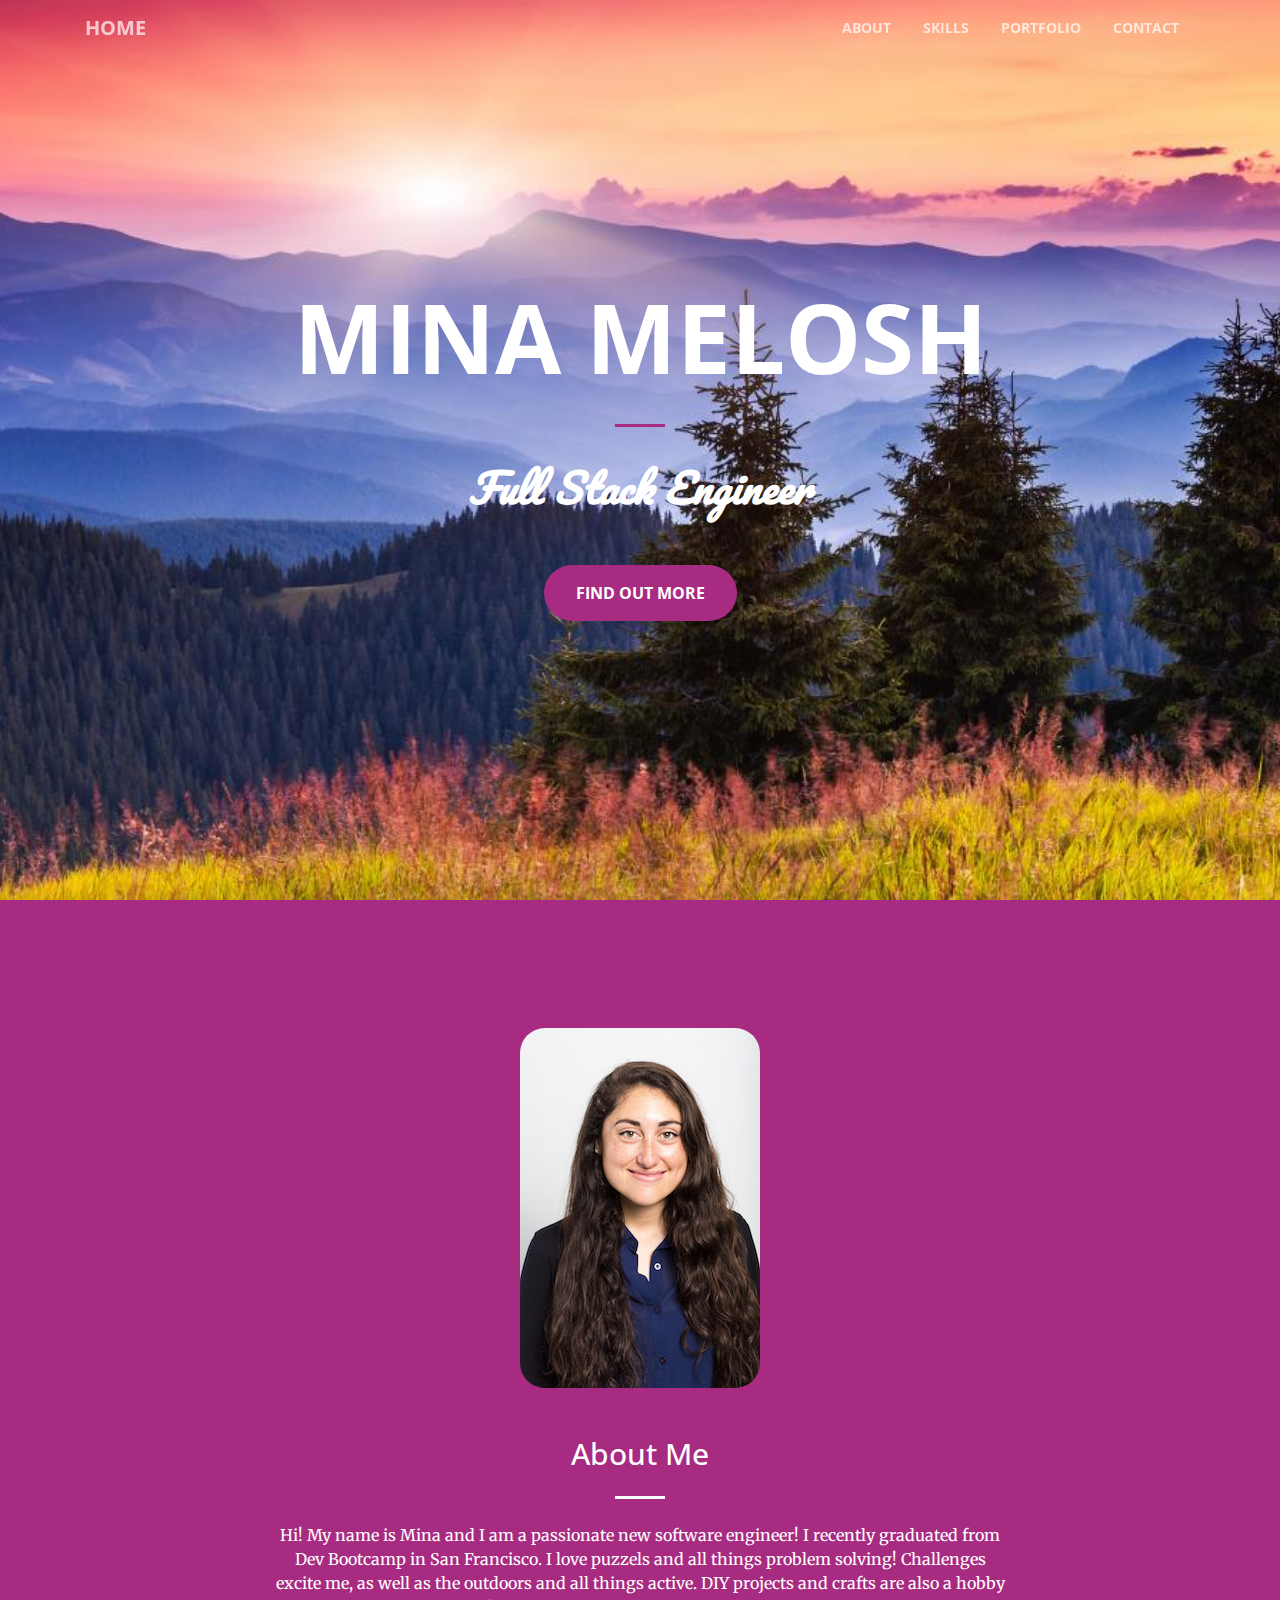
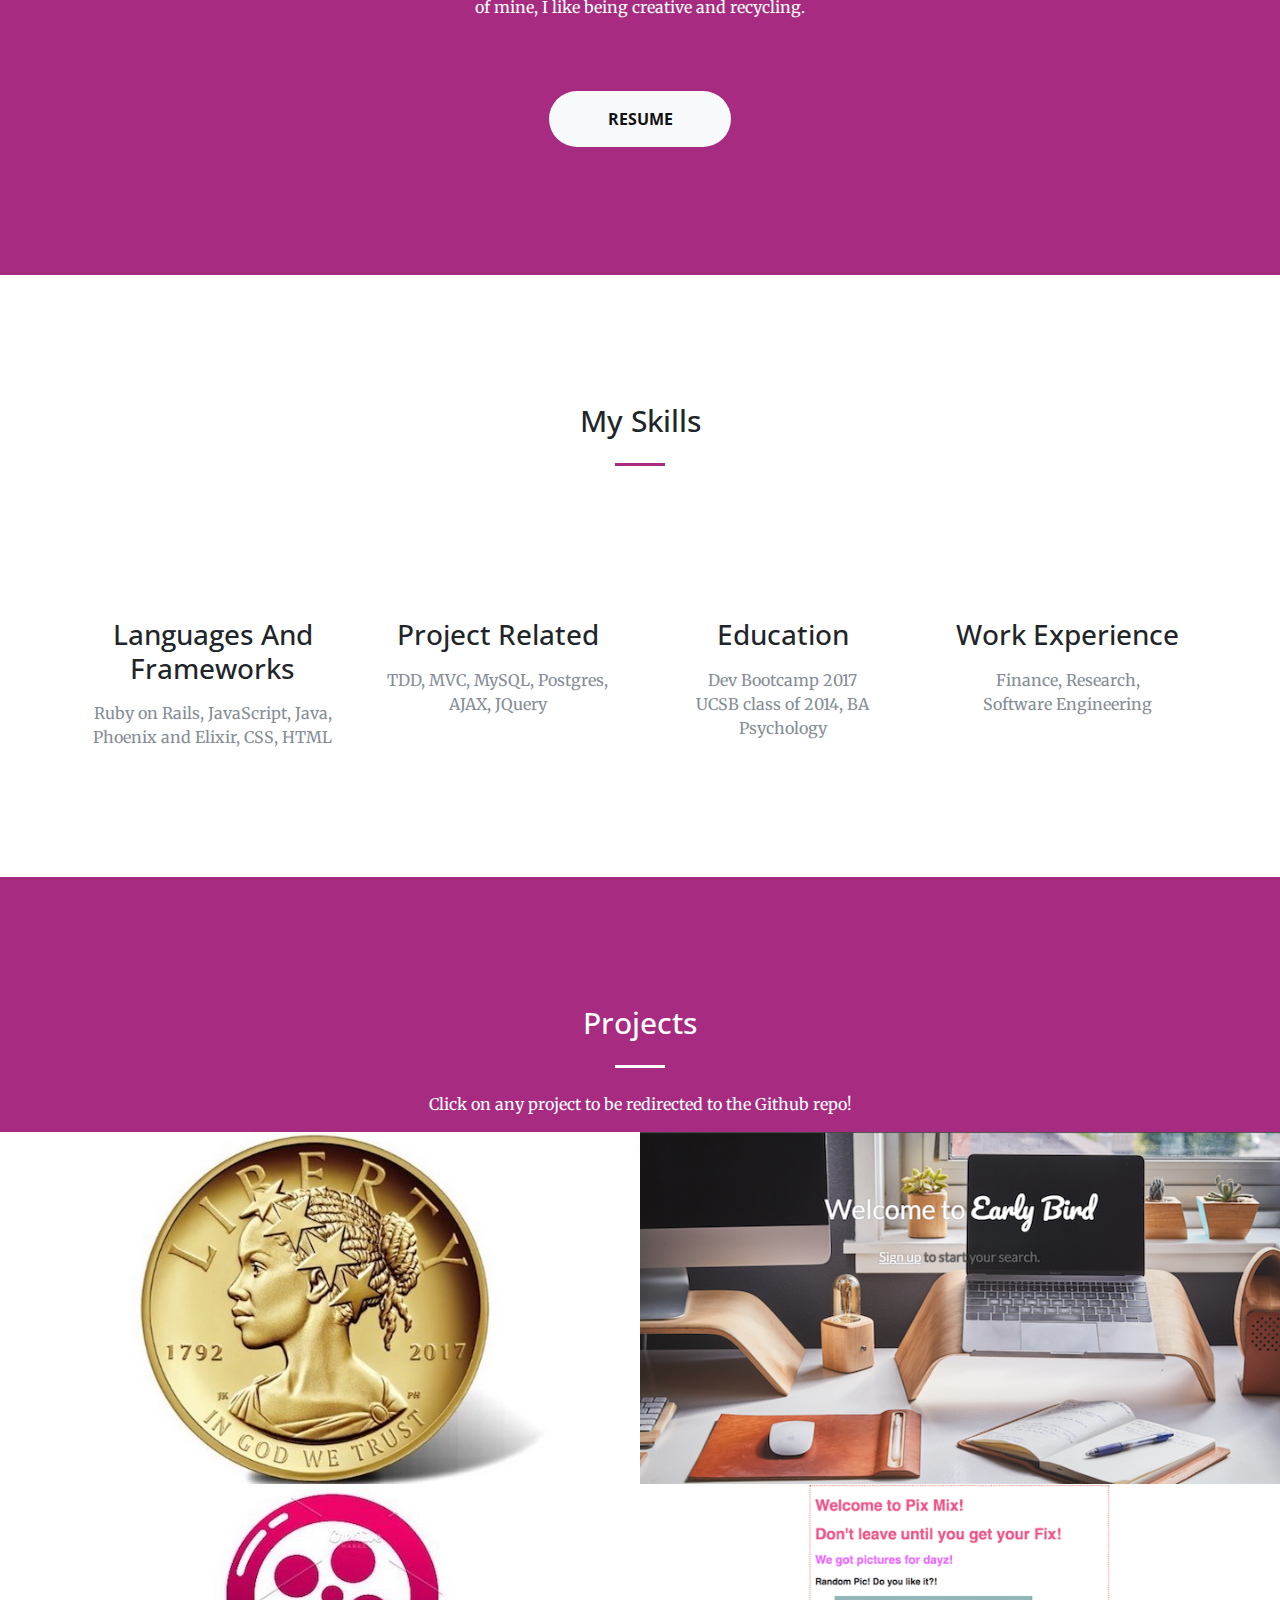
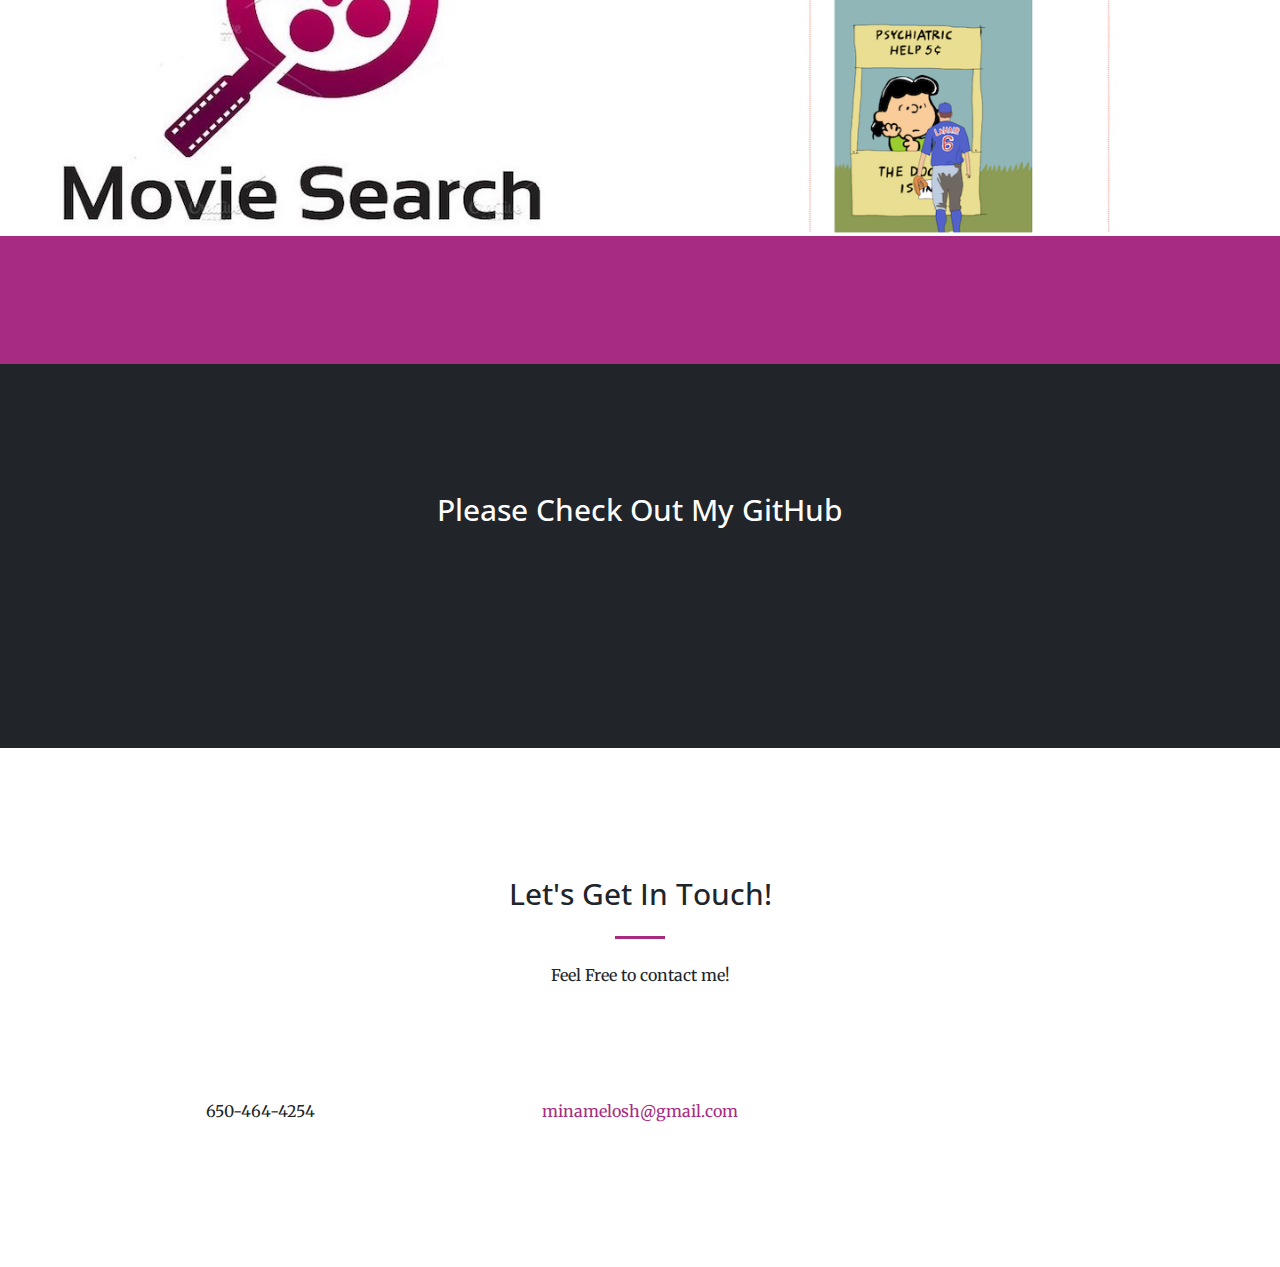
==== commit 6e87773e: "hide cover letter" ====
--- a/index.html
+++ b/index.html
@@ -88,7 +88,7 @@
               <div class="row no-gutters">
                  <a class="btn btn-light btn-xl col-lg-3 col-md-6 ervice-box mt-5 mx-auto portfolio-box" href="file:///Users/minamelosh/Downloads/Mina%20Melosh%20Resume%20.pdf">Resume </a> 
                 <!--<a class="btn btn-light btn-xl col-lg-3 col-md-6 service-box mt-5 mx-auto portfolio-box" href="file:///Users/minamelosh/Downloads/Mina%20Melosh%20Resume%20%20(1).pdf">Resume</a>-->
-                <a class="btn btn-light btn-xl col-lg-3 col-md-6 ervice-box mt-5 mx-auto" href="file:///Users/minamelosh/Downloads/Portfolio%20Cover%20Letter.pdf">Cover Letter</a>
+                <!--<a class="btn btn-light btn-xl col-lg-3 col-md-6 ervice-box mt-5 mx-auto" href="file:///Users/minamelosh/Downloads/Portfolio%20Cover%20Letter.pdf">Cover Letter</a>-->
               </div>
           </div>
         </div>
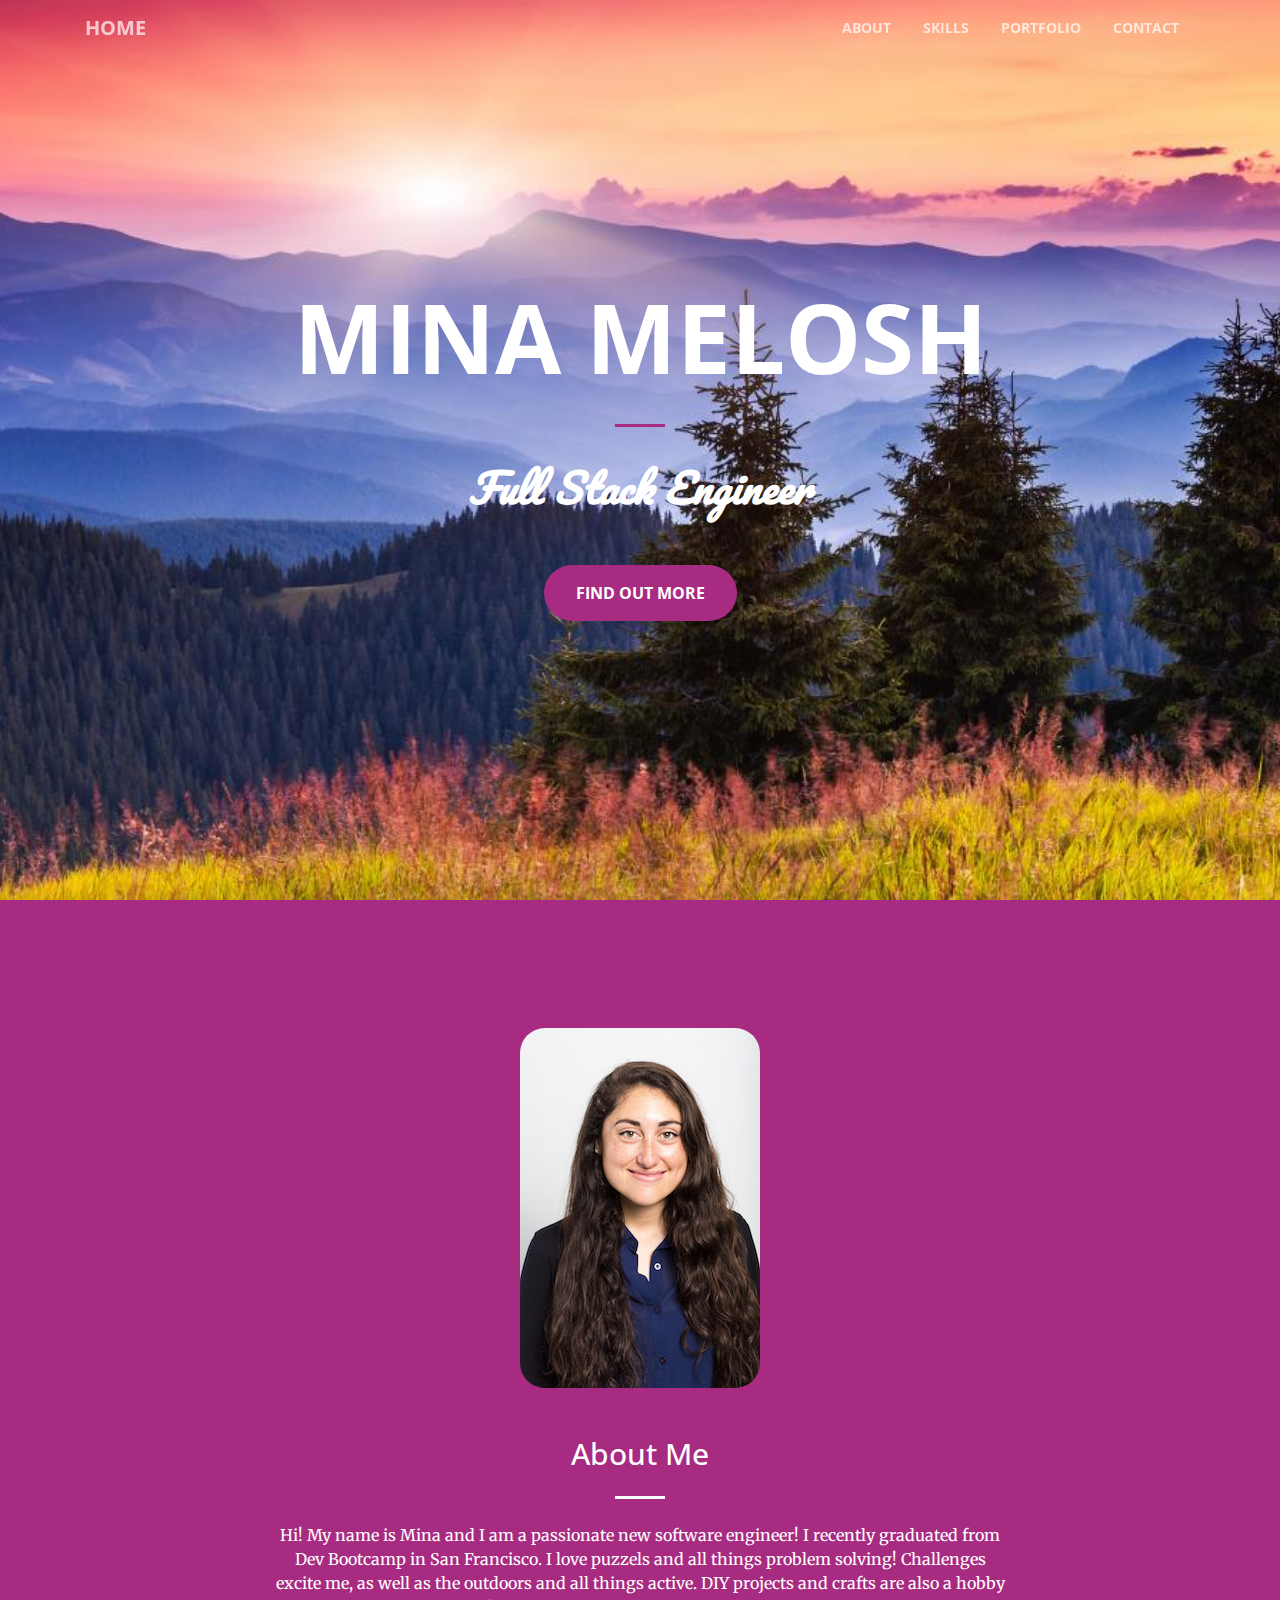
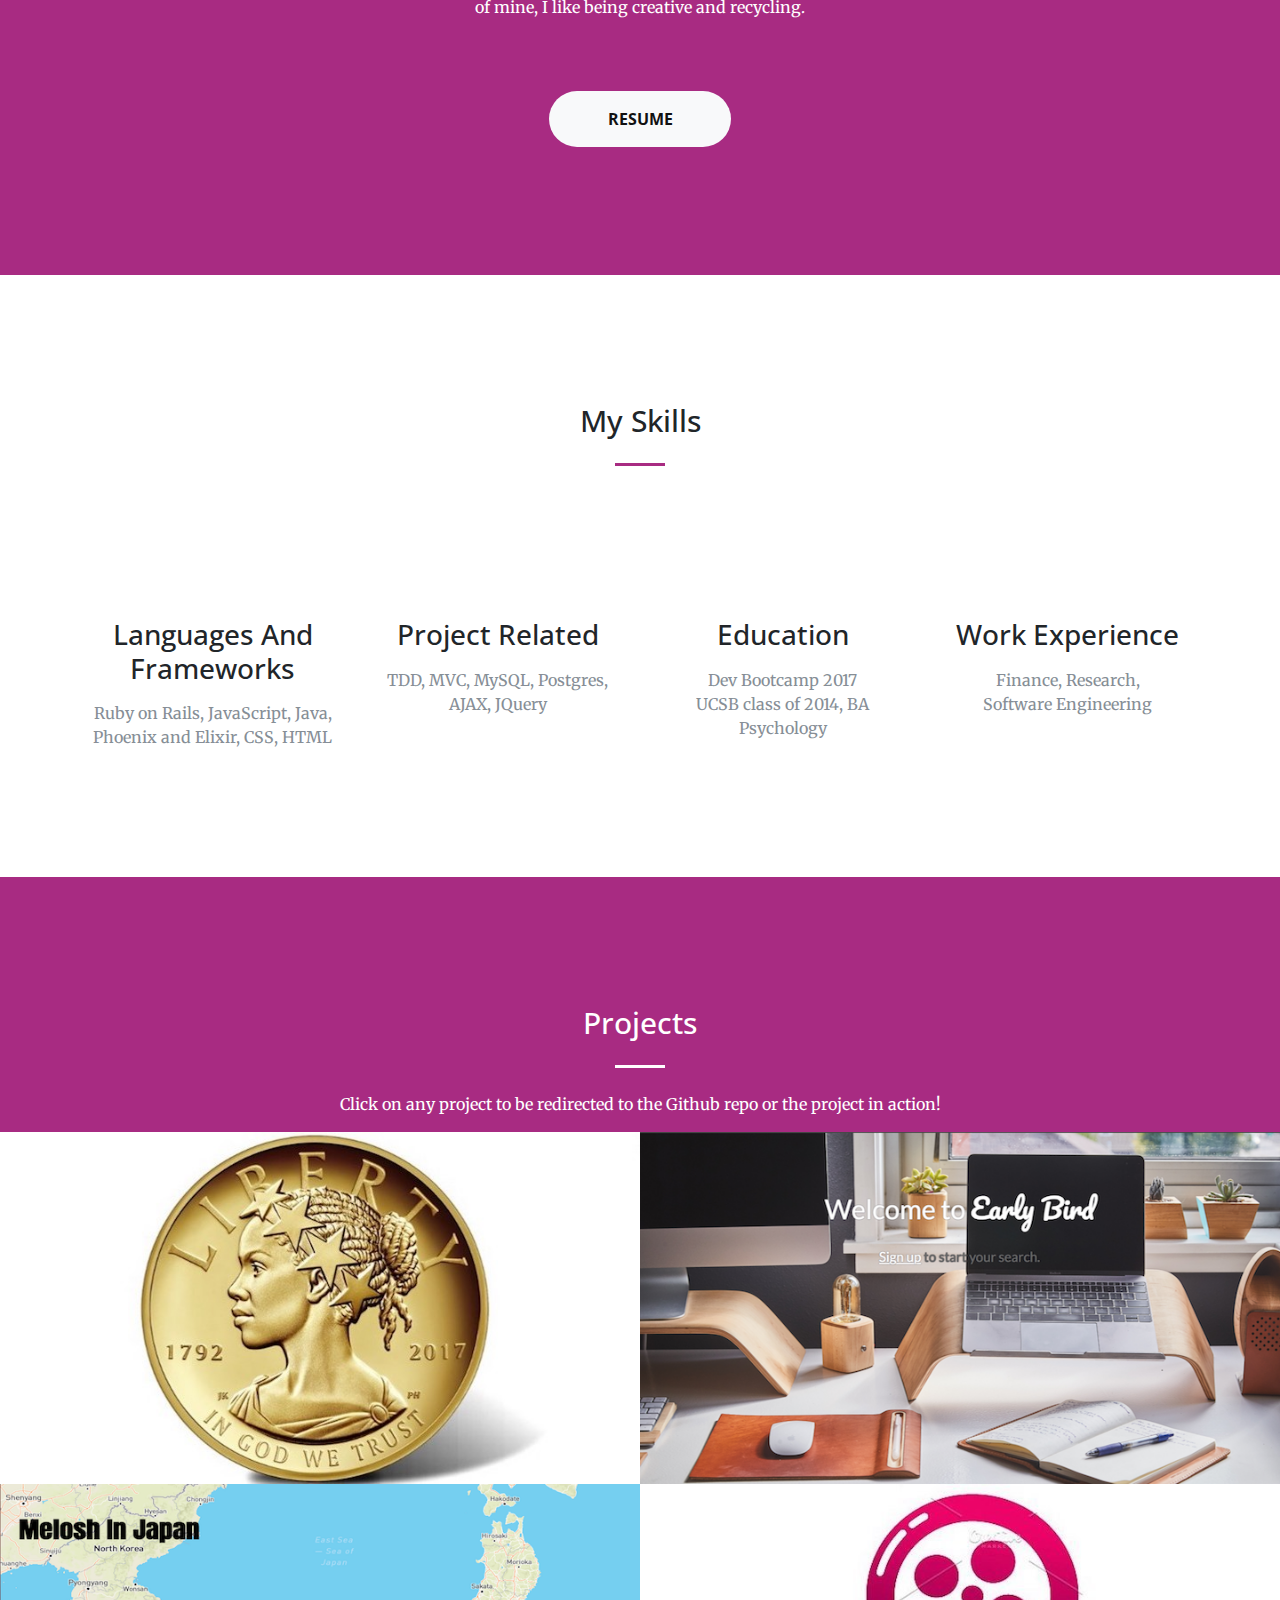
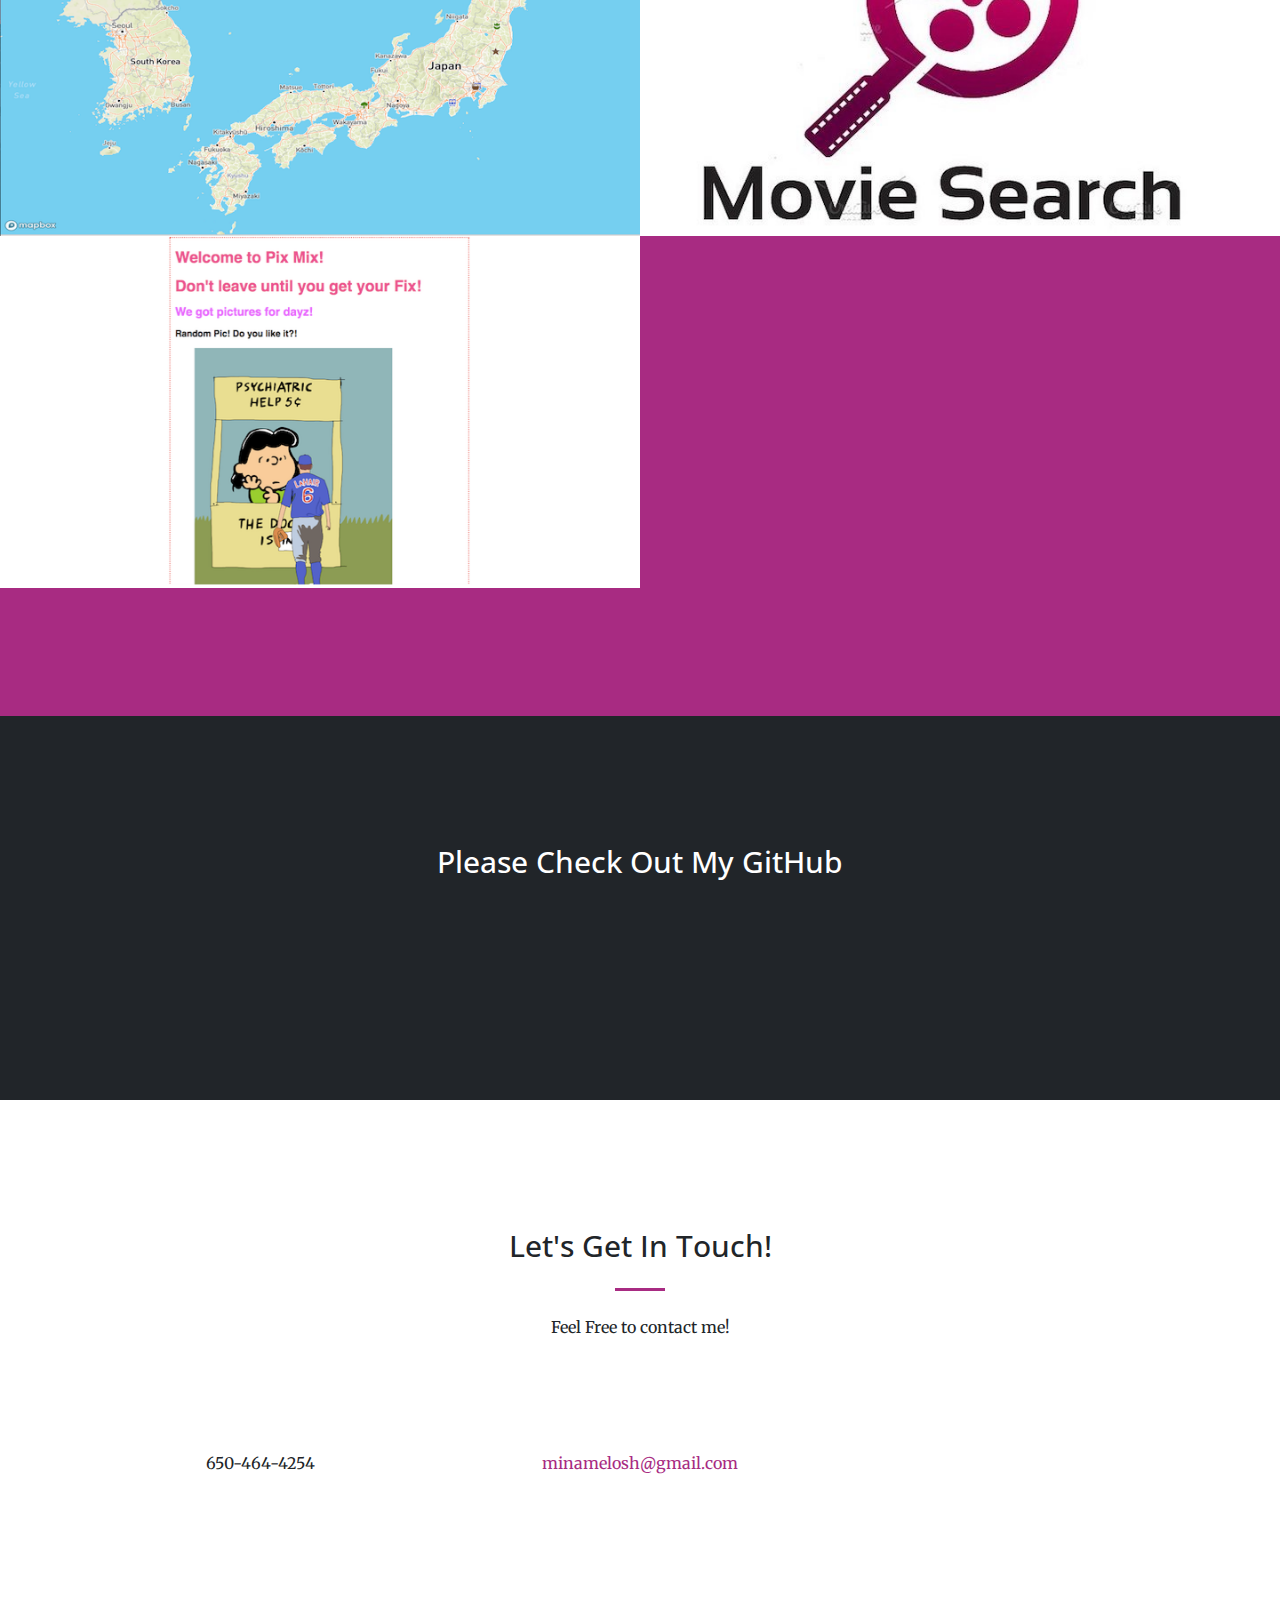
==== commit 08095e51: "add melosh in japan map to projects and update links to live projects(2)" ====
--- a/index.html
+++ b/index.html
@@ -155,7 +155,7 @@
           <div class="col-lg-12 mx-auto text-center">
             <h2 class="section-heading text-white projects">Projects</h2>
             <hr class="light my-4">
-            <p class="text-white" >Click on any project to be redirected to the Github repo!</p>
+            <p class="text-white" >Click on any project to be redirected to the Github repo or the project in action!</p>
             </div>
         </div>
       </div>
@@ -181,7 +181,7 @@
             </a>
           </div>
           <div class="col-lg-6 col-sm-6">
-            <a class="portfolio-box grid-selector" href="https://github.com/EarlyRavens" alt="Early Bird">
+            <a class="portfolio-box grid-selector" href="https://early-bird-search.herokuapp.com/" alt="Early Bird">
               <img class="img-fluid" src="img/projects/earlybirdweb2.png" alt="Early Bird">
               <div class="portfolio-box-caption">
                 <div class="portfolio-box-caption-content">
@@ -189,7 +189,22 @@
                     Early Bird
                   </div>
                   <div class="project-name">
-                    Allows users to be connected with companies without website, or websites that need improvement.
+                    Allows users to be connected with companies without websites, or websites that need improvement. Click here to see the live app!  Sign up, then search by zip code and buisness type to get a list of potential clients!
+                  </div>
+                </div>
+              </div>
+            </a>
+          </div>
+          <div class="col-lg-6 col-sm-6">
+            <a class="portfolio-box grid-selector" href="https://minamelosh.github.io/Melosh-In-Japan-Map/">
+              <img class="img-fluid" src="img/projects/japan.png" alt="">
+              <div class="portfolio-box-caption">
+                <div class="portfolio-box-caption-content">
+                  <div class="project-category text-faded">
+                    Melosh in Japan Map
+                  </div>
+                  <div class="project-name">
+                    A Map of my trip to Japan marking the places I visited with pop-ups containing information, links, and pictures.
                   </div>
                 </div>
               </div>
@@ -204,7 +219,7 @@
                     Movie Search
                   </div>
                   <div class="project-name">
-                    A place where users can search movies, read reviews and comments as well participate in rating and commenting on movies.
+                    A place where users can search movies, read reviews and comments as well as aparticipate in rating and commenting on movies.
                   </div>
                 </div>
               </div>
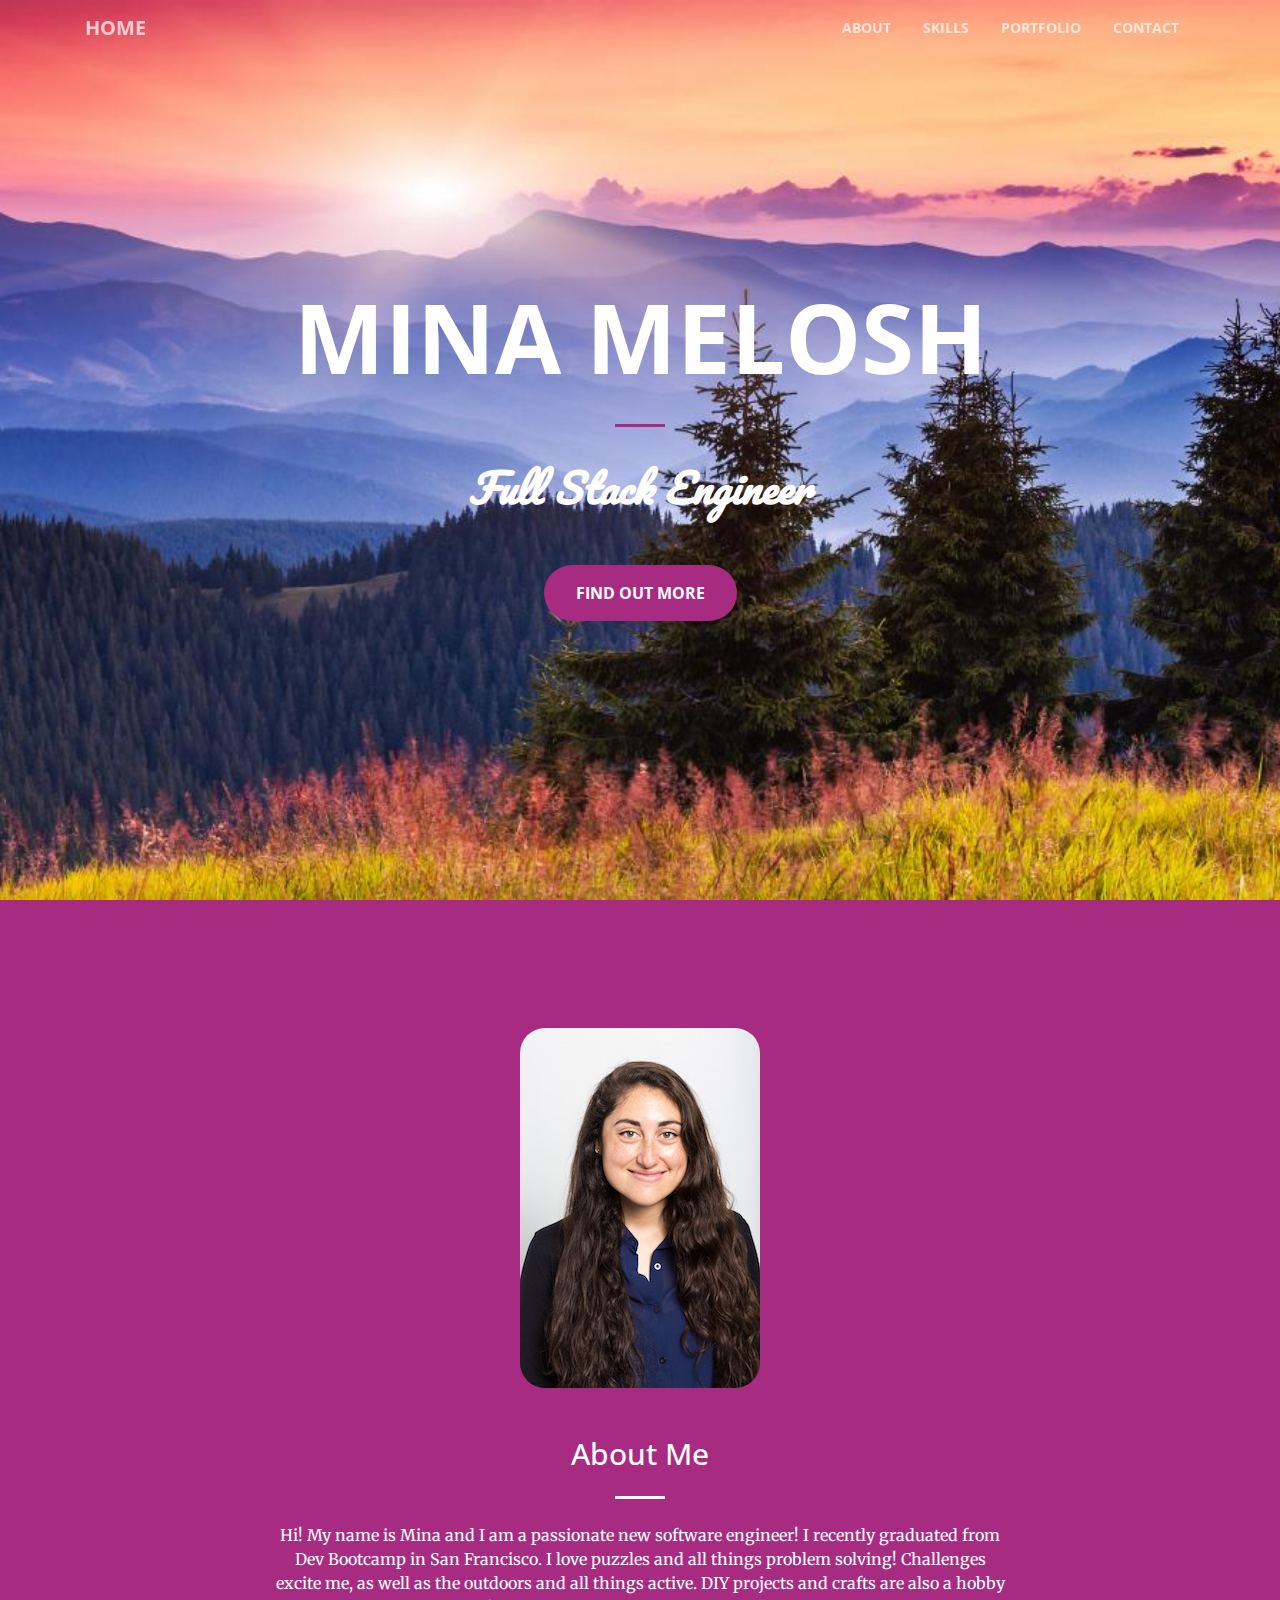
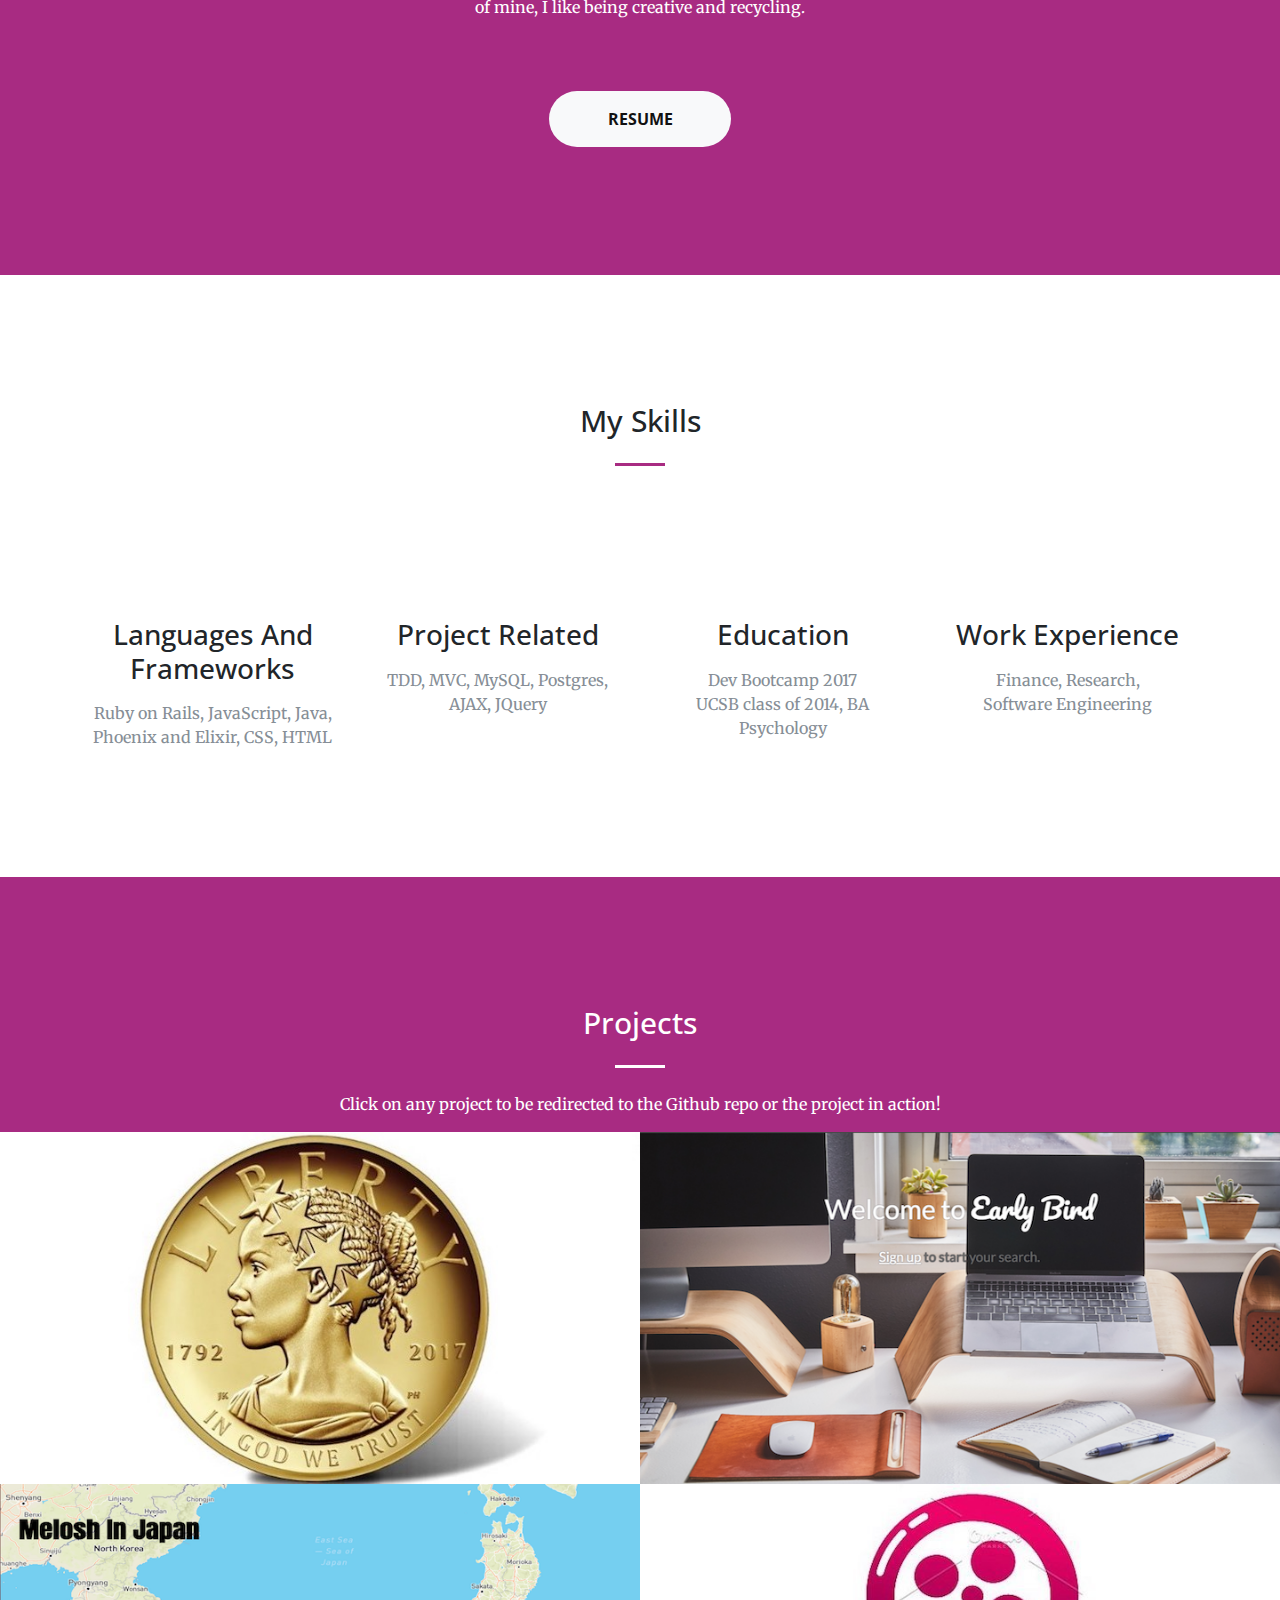
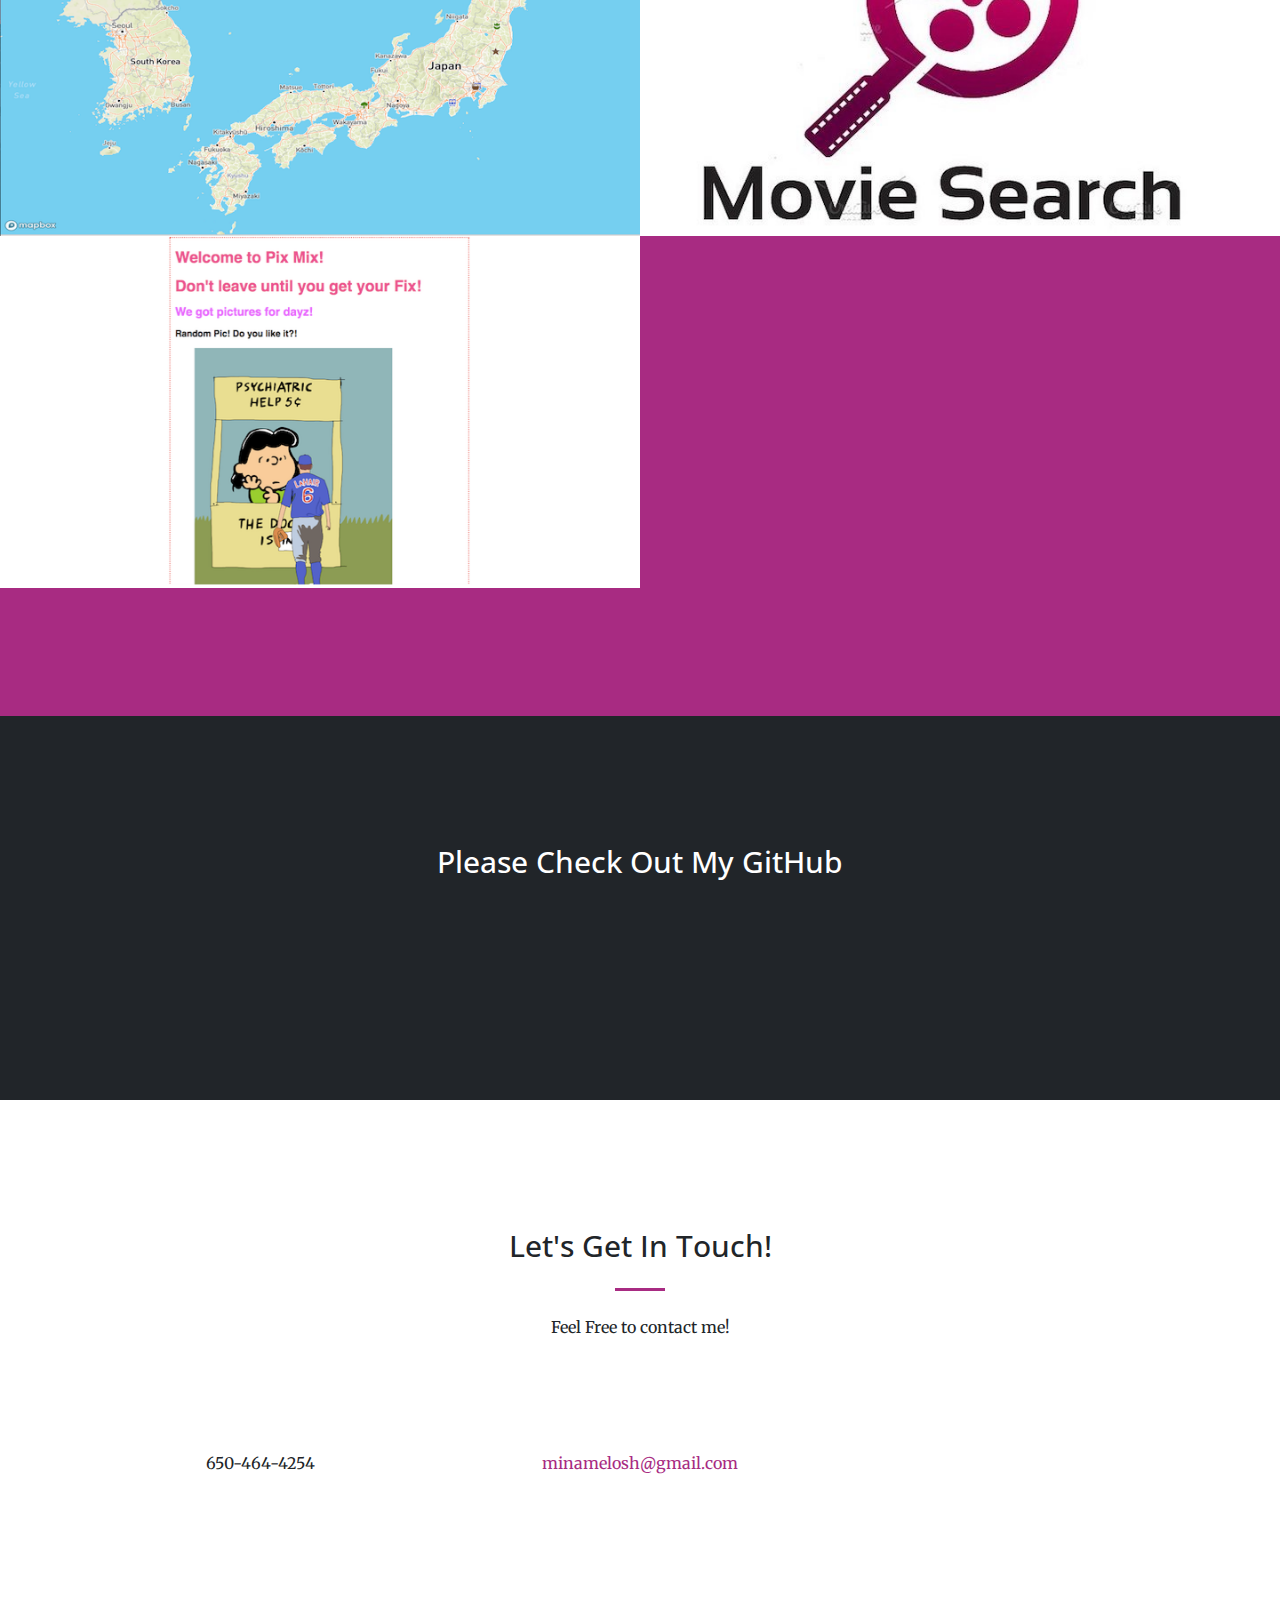
==== commit 431b428f: "update typo puzzles" ====
--- a/index.html
+++ b/index.html
@@ -83,7 +83,7 @@
             <img class="mina" src="img/mmelosh.jpg" atl="Mina Melosh" > </br></br></br>
             <h2 class="section-heading text-white">About Me</h2>
             <hr class="light my-4">
-            <p class="text-faded mb-4">Hi! My name is Mina and I am a passionate new software engineer! I recently graduated from Dev Bootcamp in San Francisco.  I love puzzels and all things problem solving! Challenges excite me, as well as the outdoors and all things active.  DIY projects and crafts are also a hobby of mine, I like being creative and recycling. </p>
+            <p class="text-faded mb-4">Hi! My name is Mina and I am a passionate new software engineer! I recently graduated from Dev Bootcamp in San Francisco.  I love puzzles and all things problem solving! Challenges excite me, as well as the outdoors and all things active.  DIY projects and crafts are also a hobby of mine, I like being creative and recycling. </p>
             <!-- <a class="btn btn-light btn-xl js-scroll-trigger" href="#skills">Get Started!</a> -->
               <div class="row no-gutters">
                  <a class="btn btn-light btn-xl col-lg-3 col-md-6 ervice-box mt-5 mx-auto portfolio-box" href="file:///Users/minamelosh/Downloads/Mina%20Melosh%20Resume%20.pdf">Resume </a> 
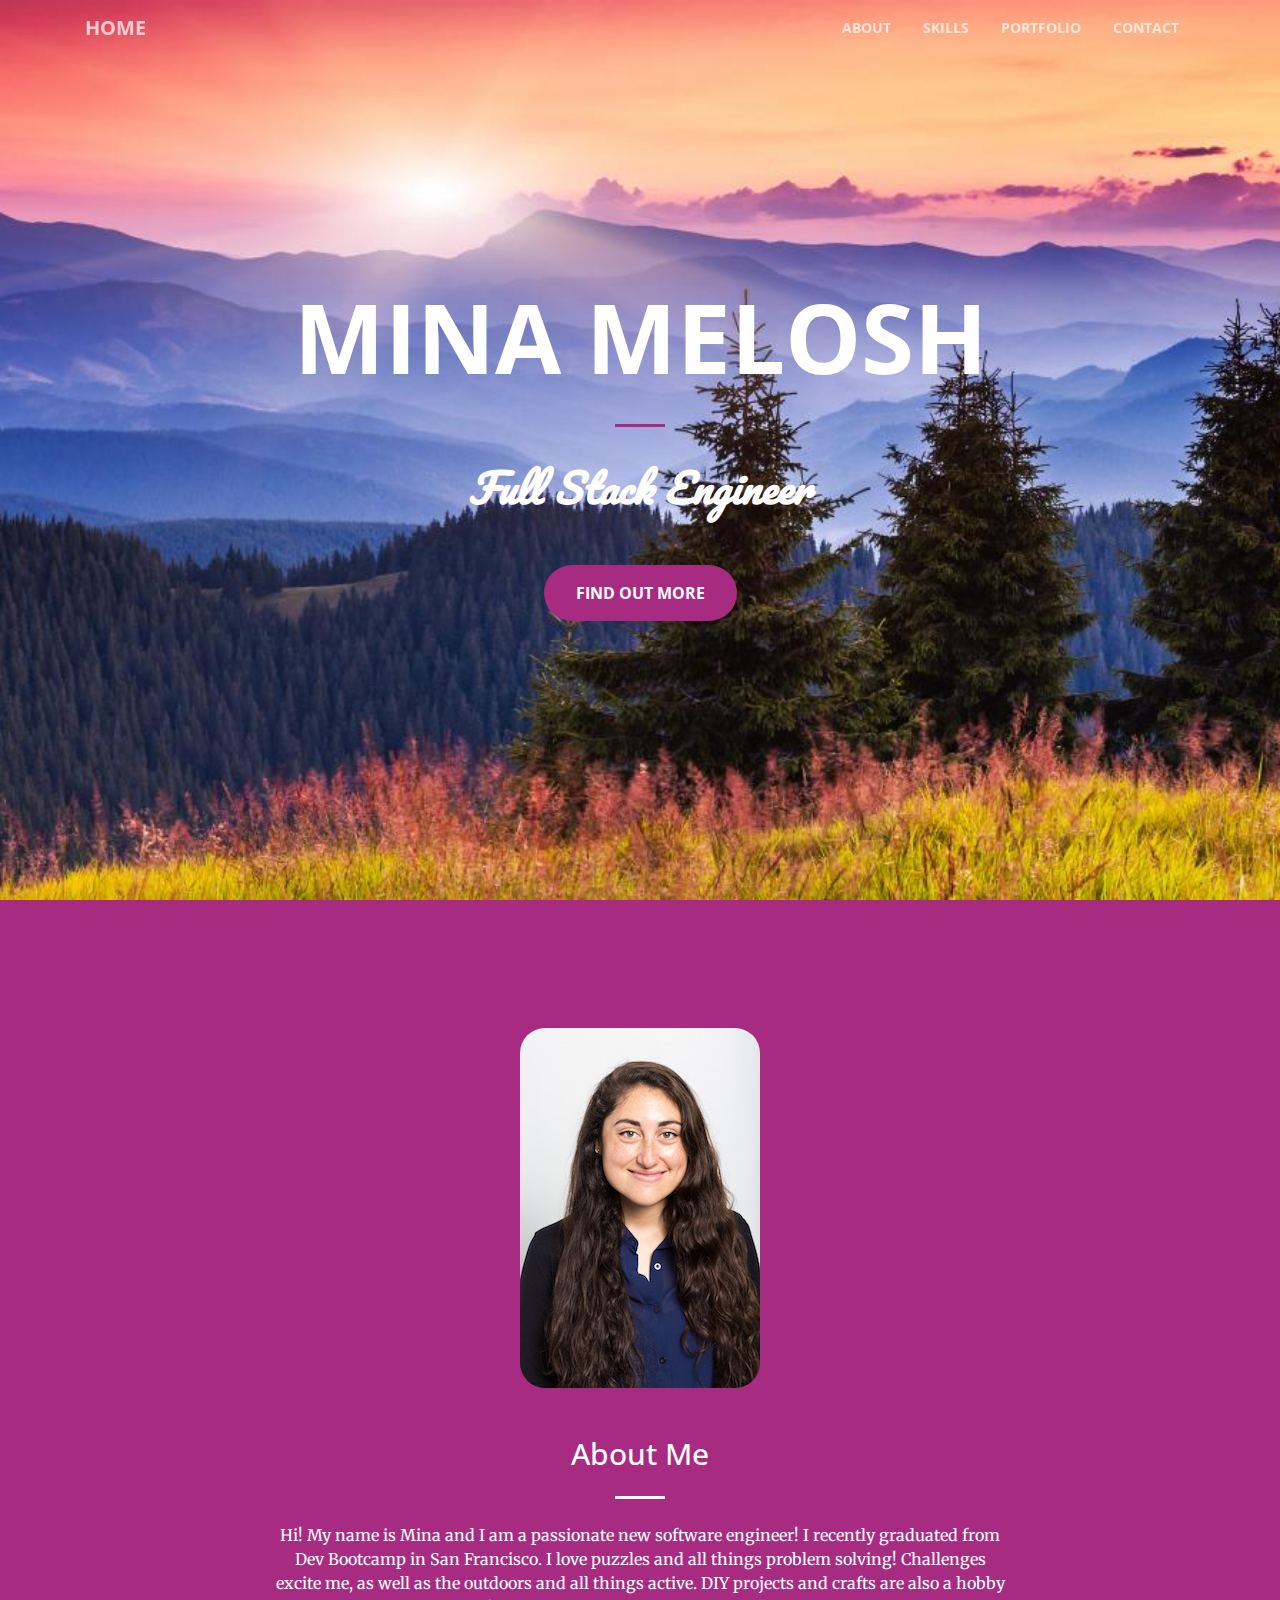
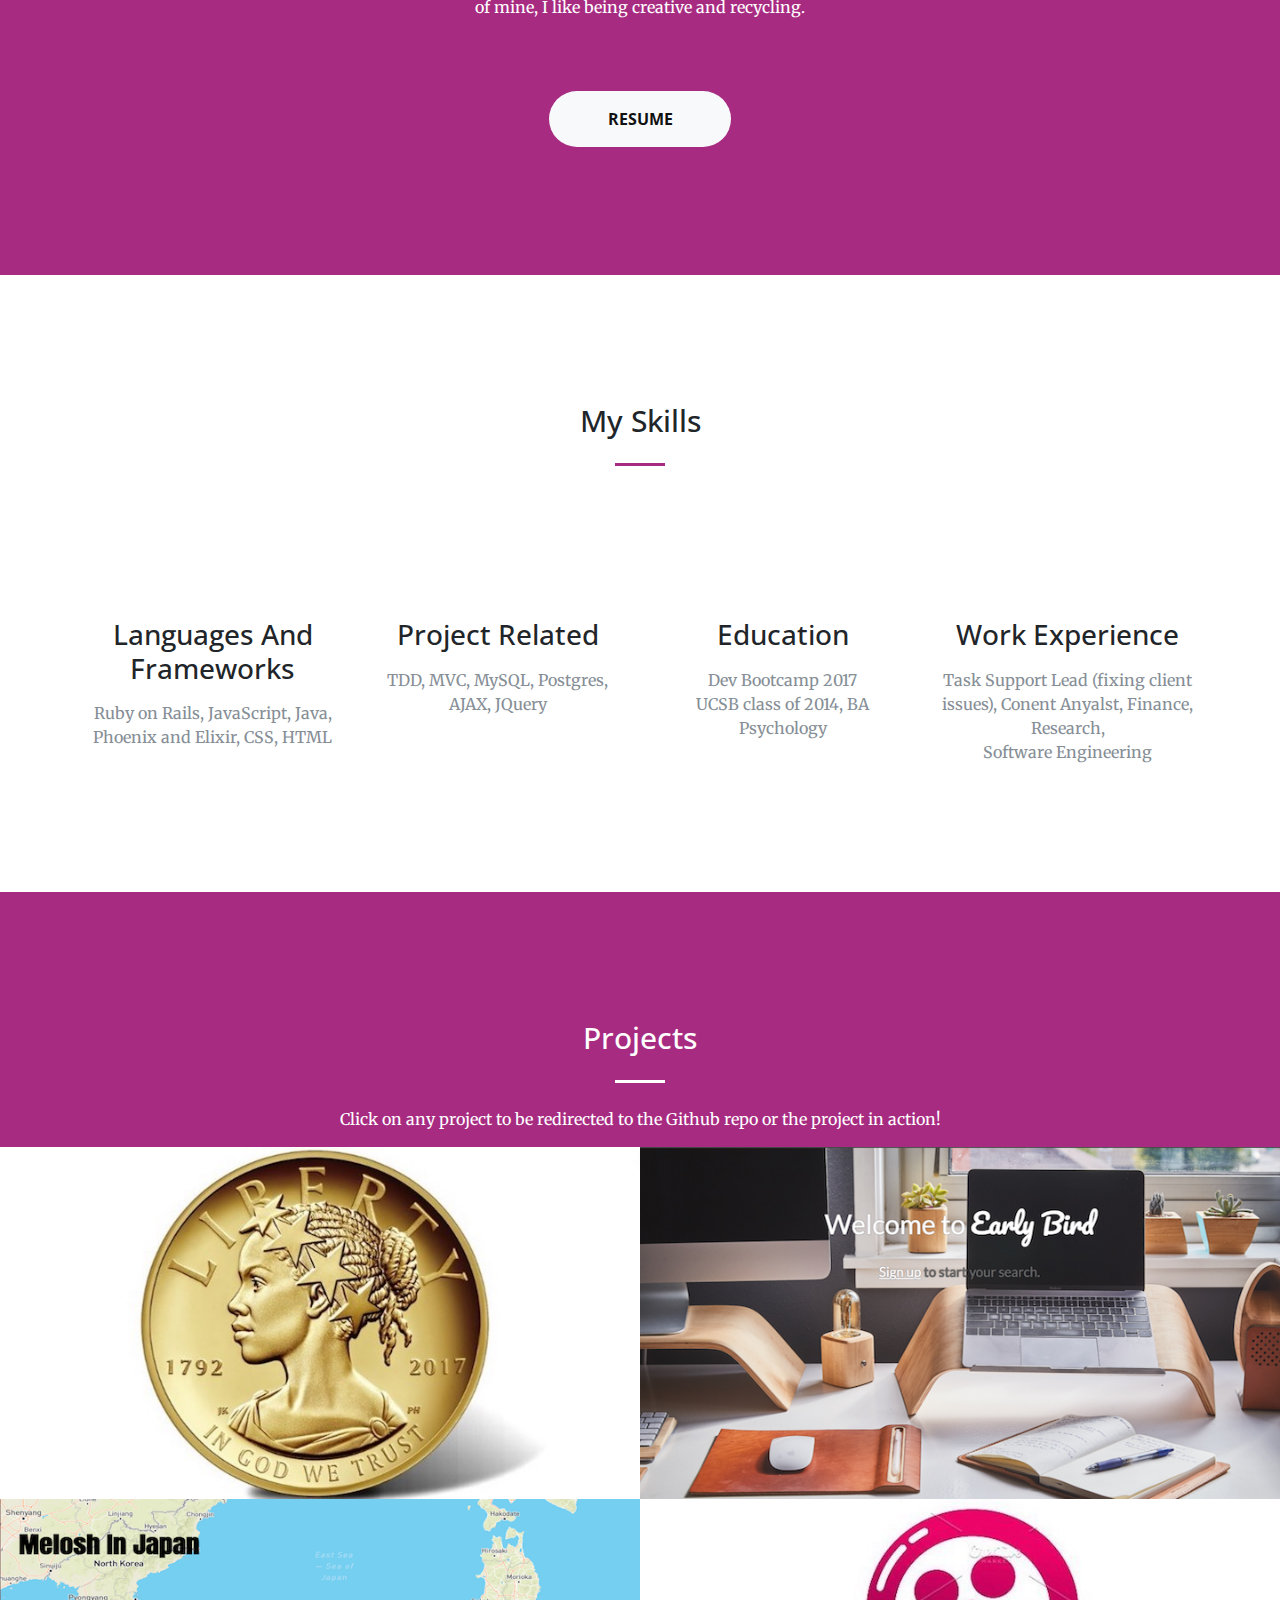
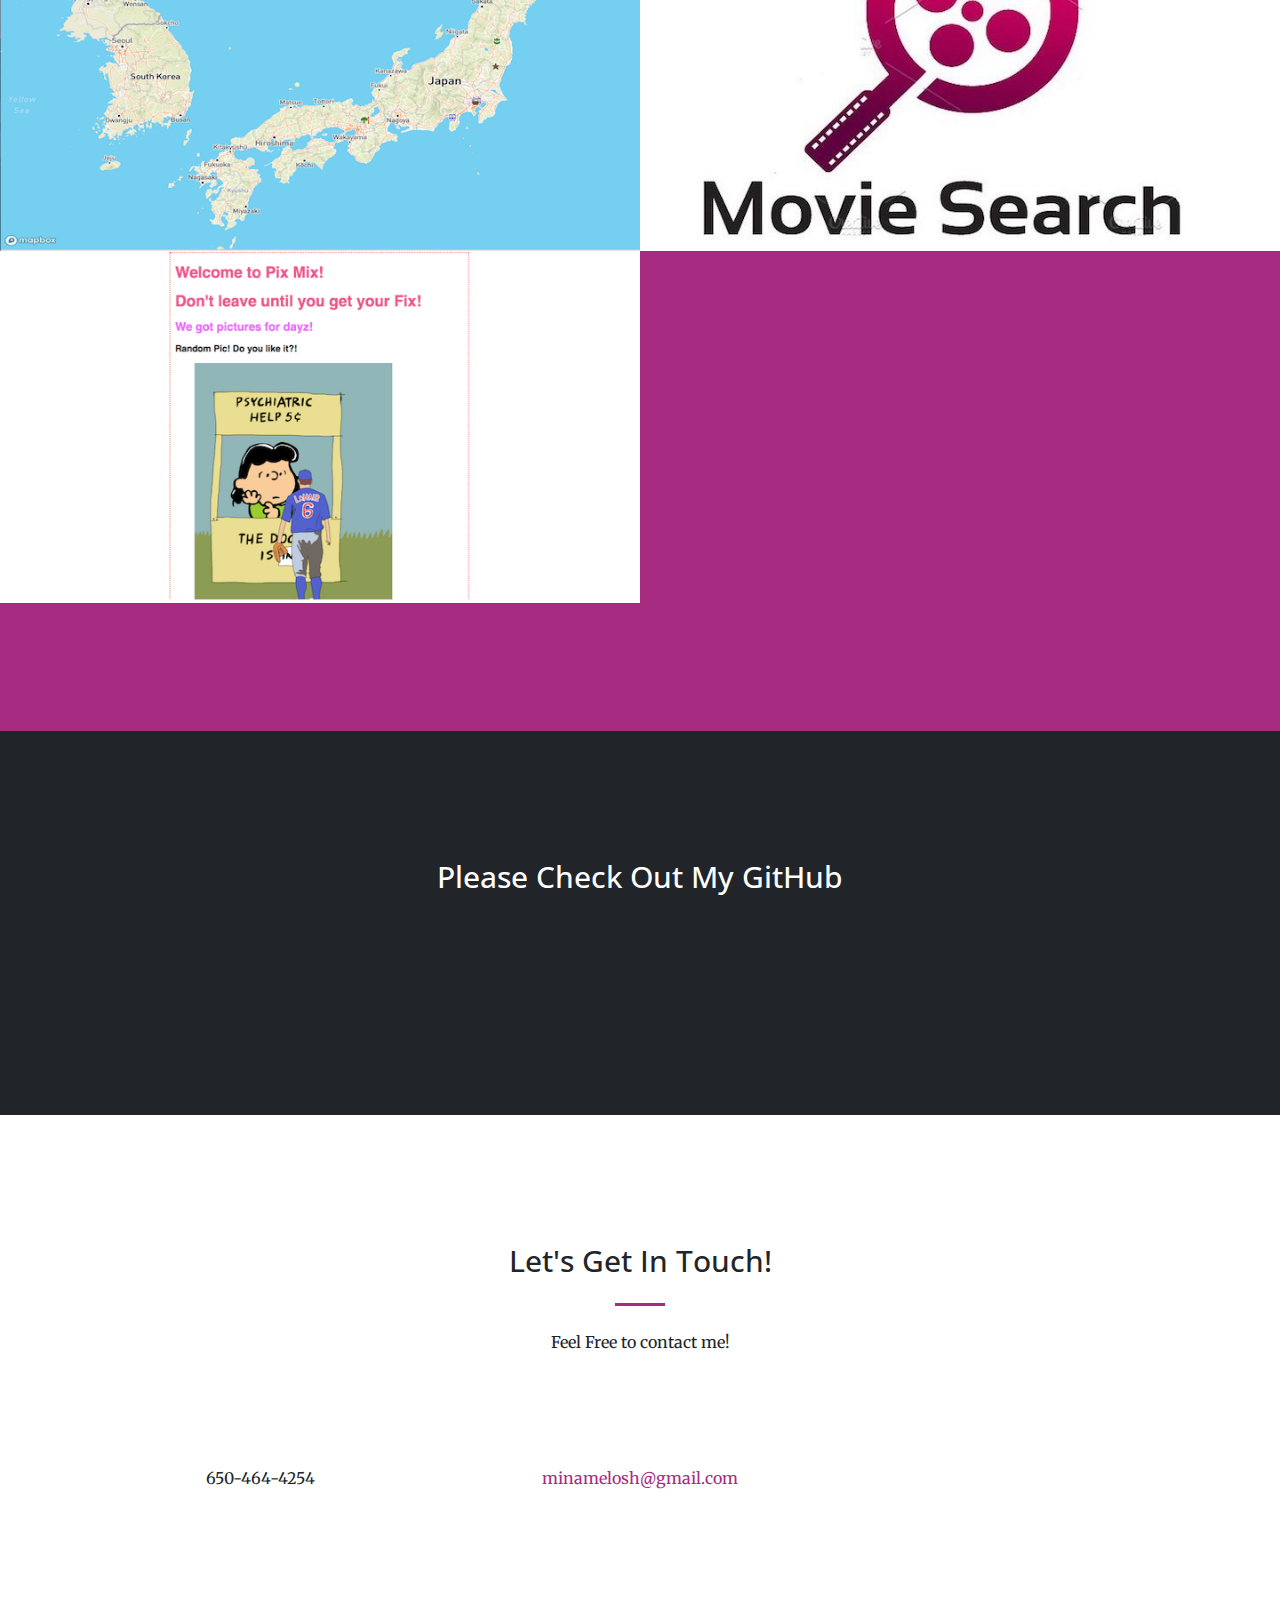
==== commit ff7ccb80: "update work experience" ====
--- a/index.html
+++ b/index.html
@@ -131,7 +131,7 @@
             <div class="service-box mt-5 mx-auto">
               <i class="fa fa-4x fa-briefcase text-primary mb-3 sr-icons"></i>
               <h3 class="mb-3">Work Experience</h3>
-              <p class="text-muted mb-0">Finance, Research, </br> Software Engineering</p>
+              <p class="text-muted mb-0">Task Support Lead (fixing client issues), Conent Anyalst, Finance, Research, </br> Software Engineering</p>
             </div>
           </div>
         </div>
